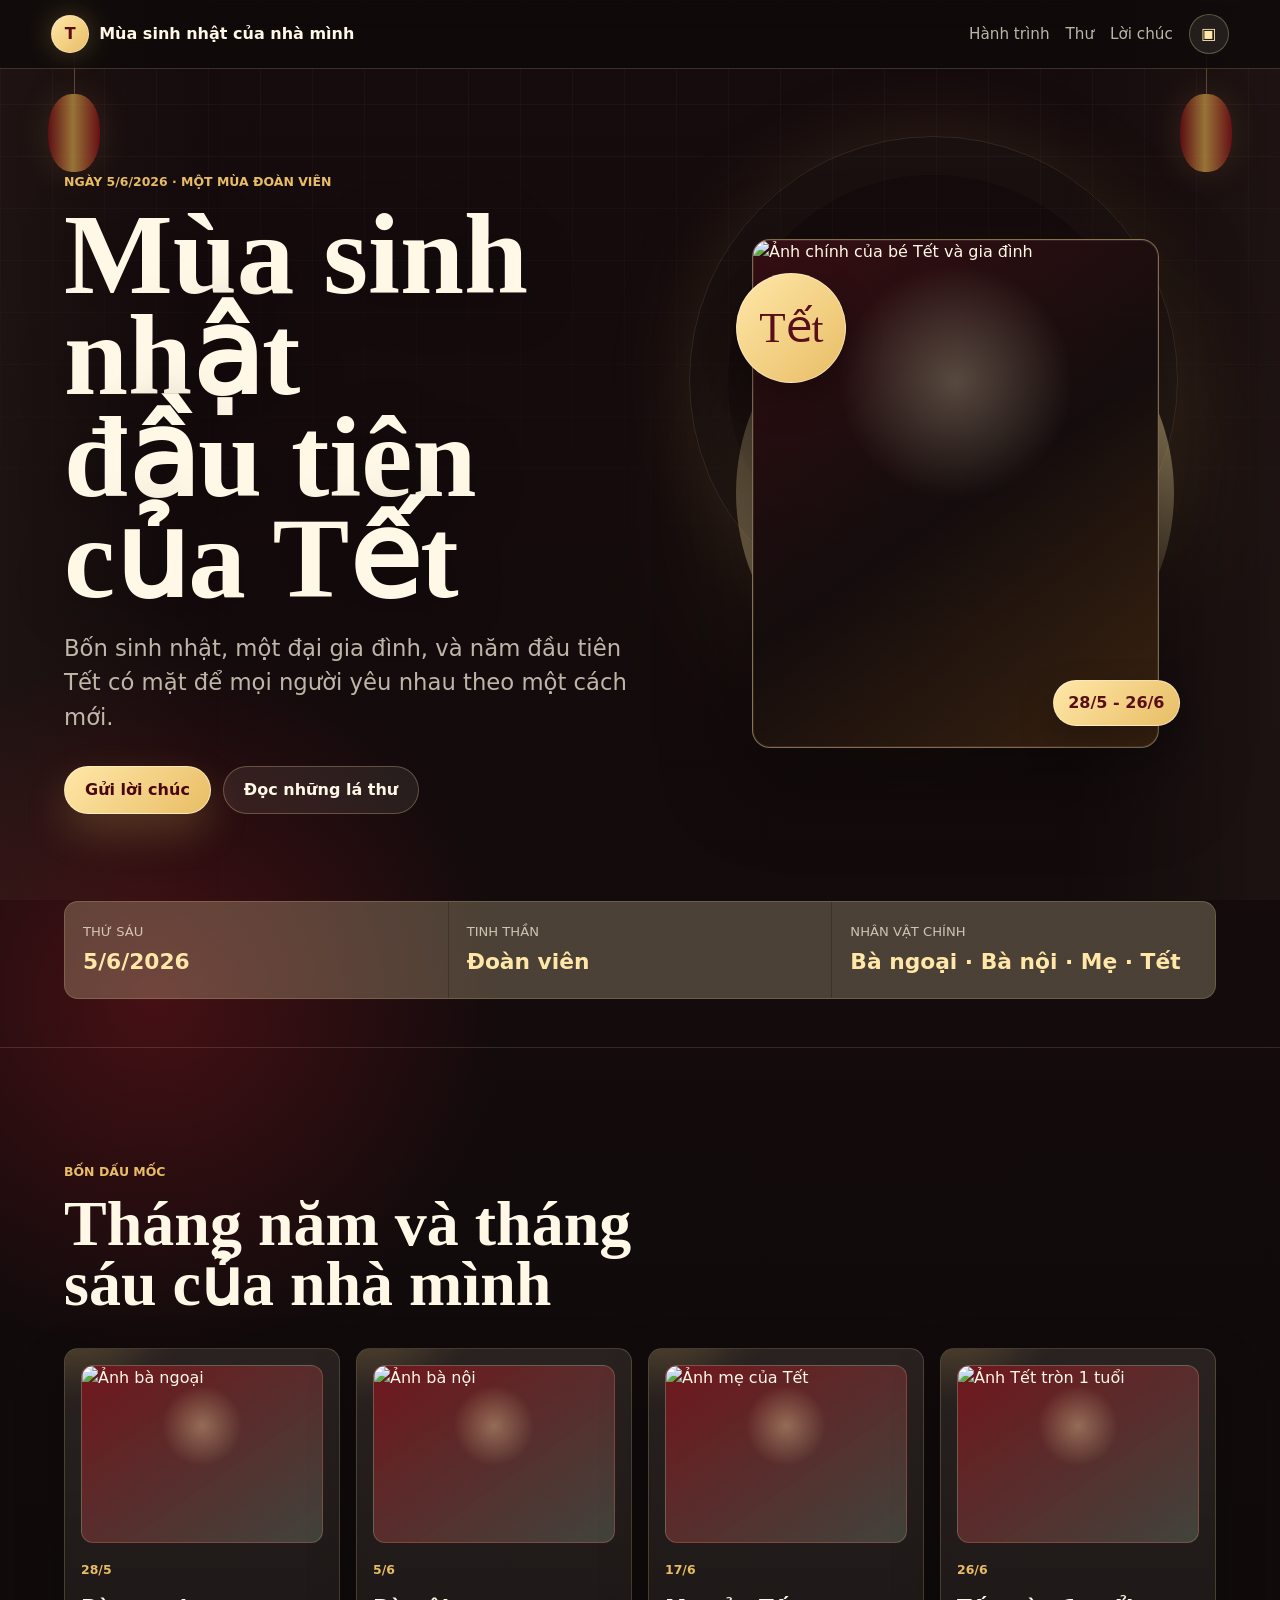
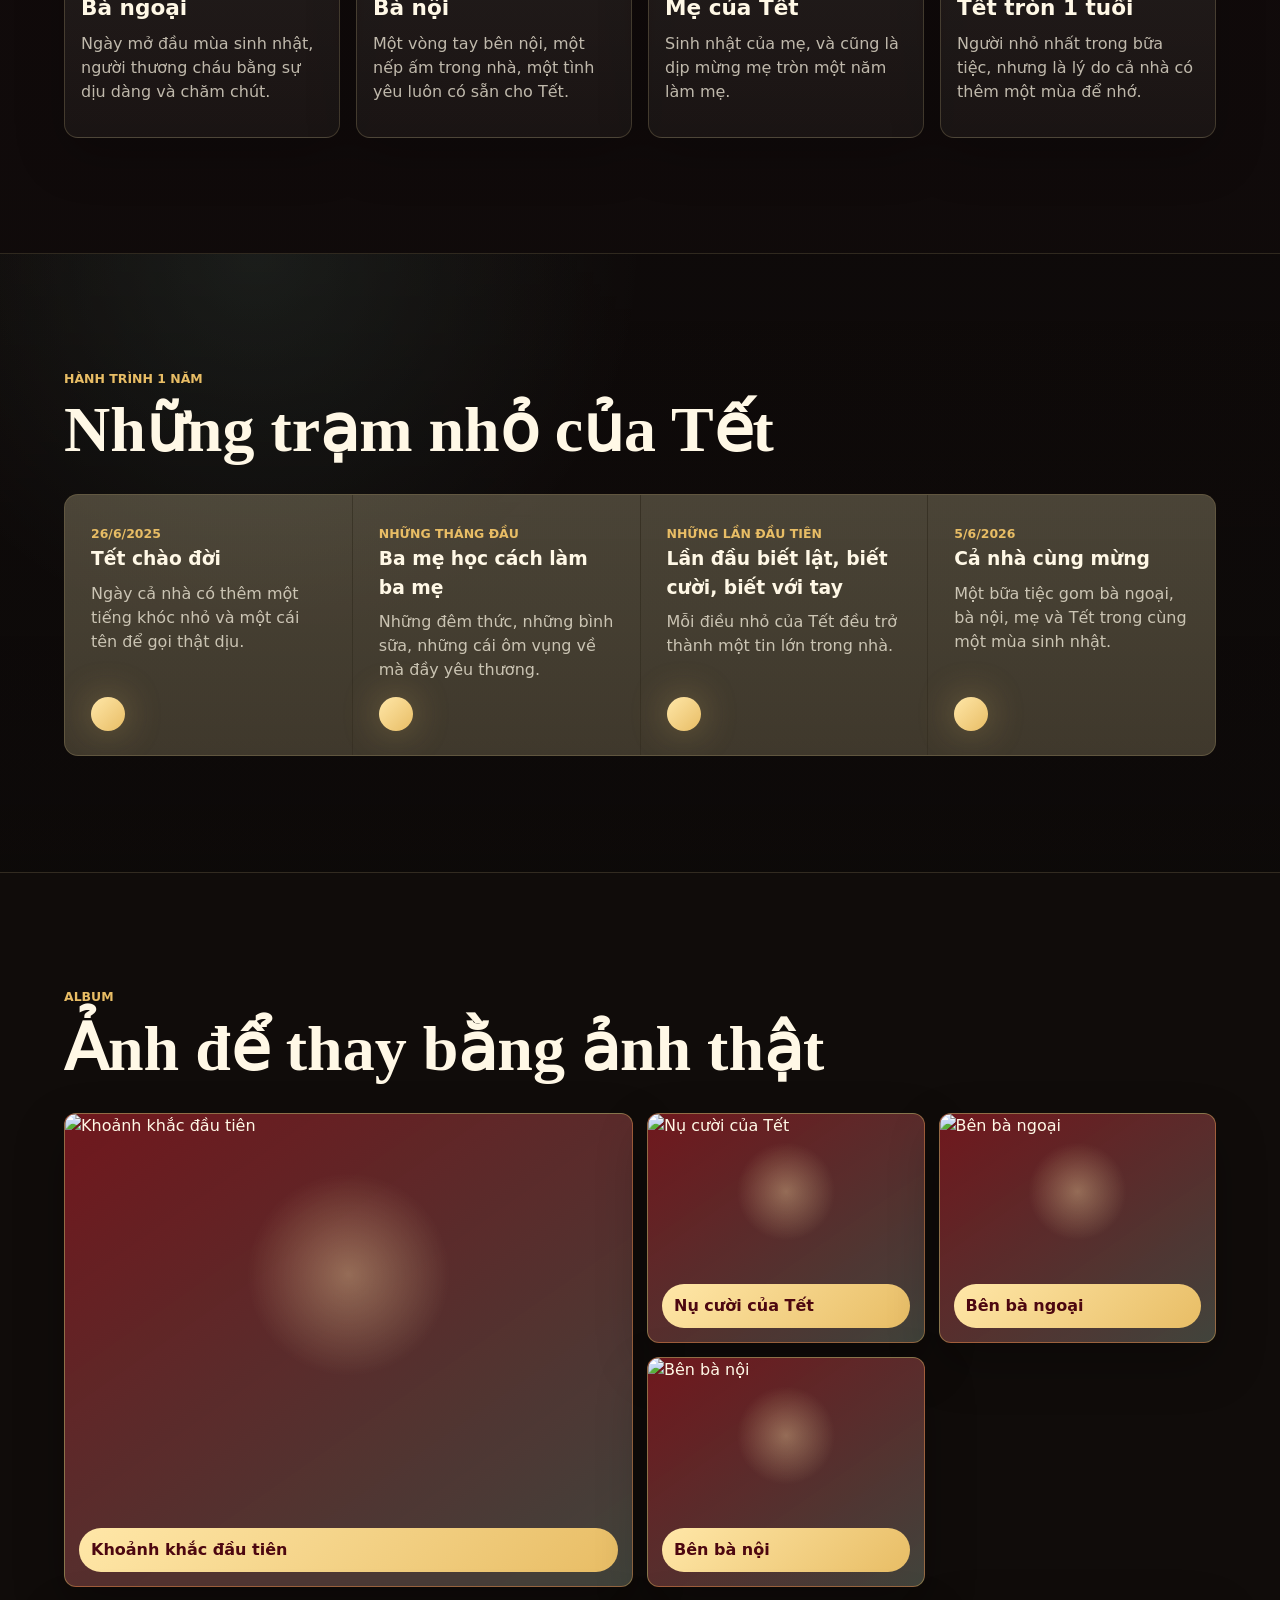
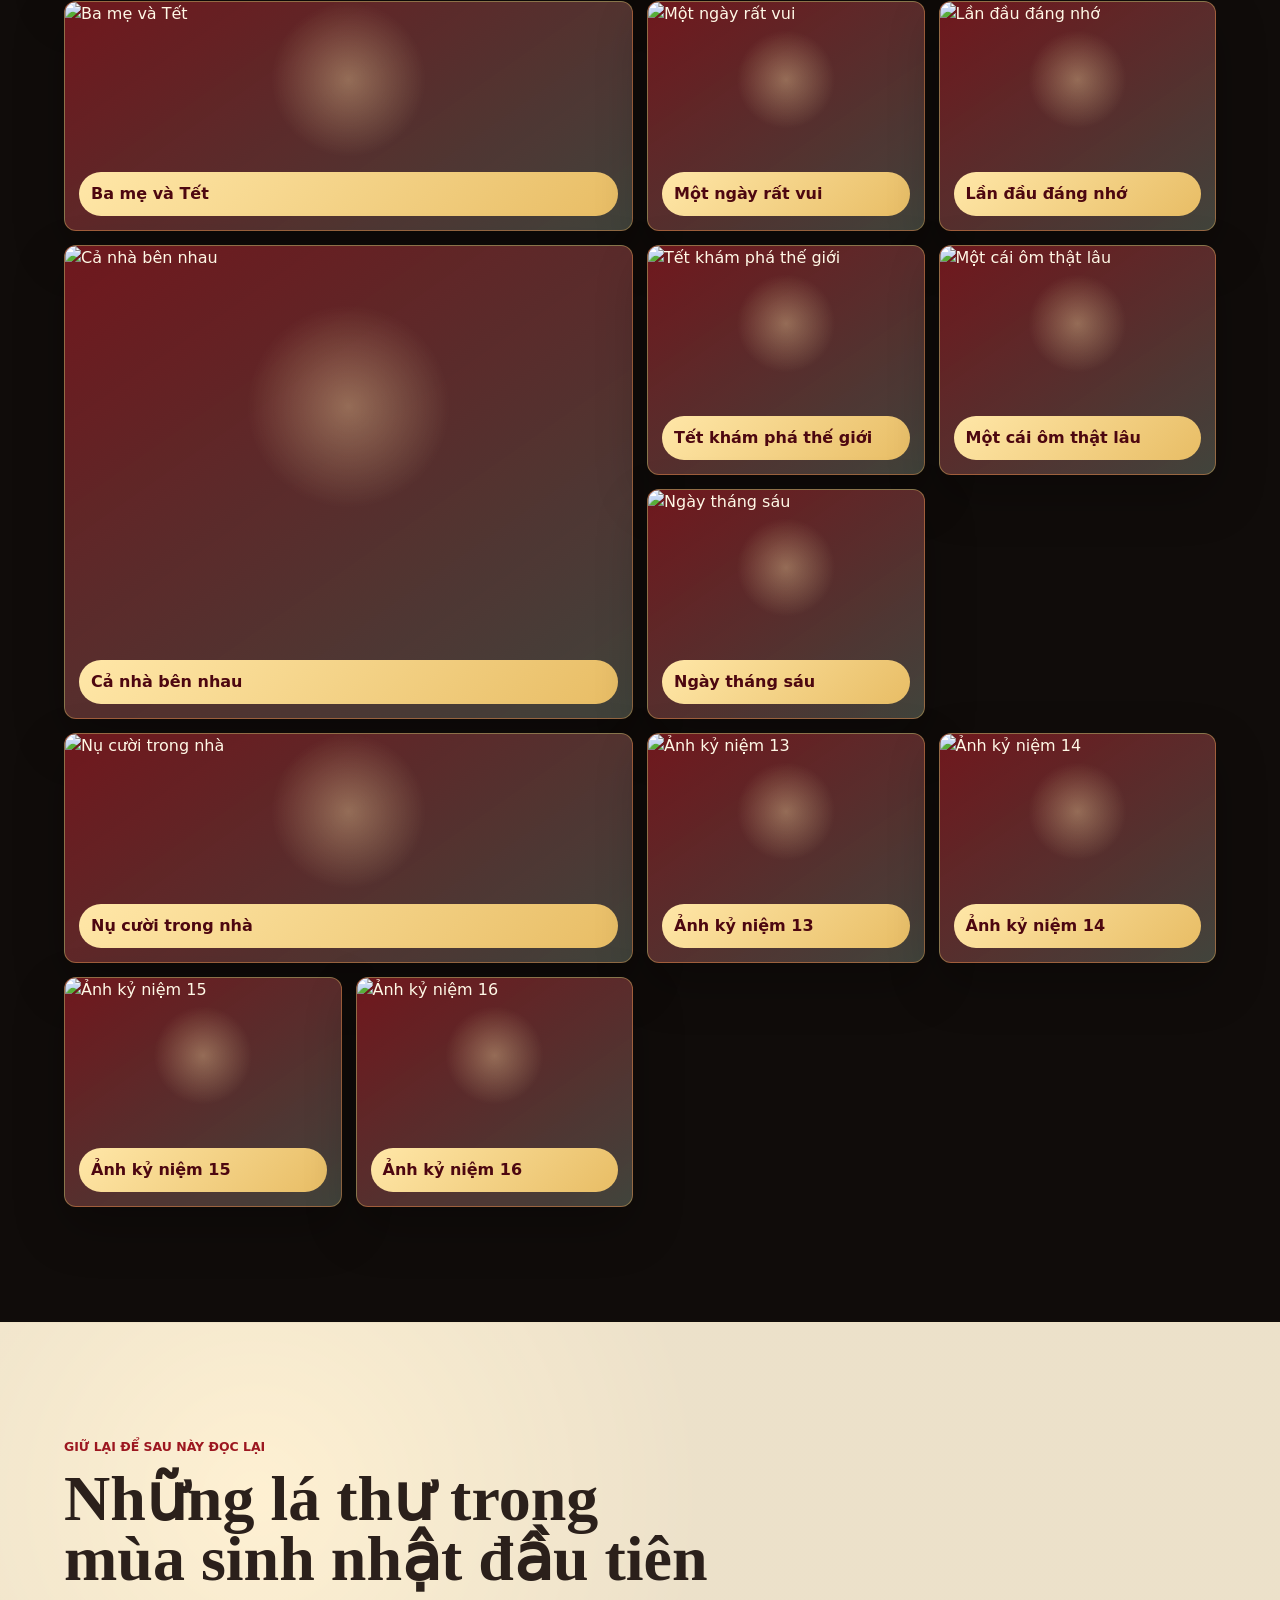
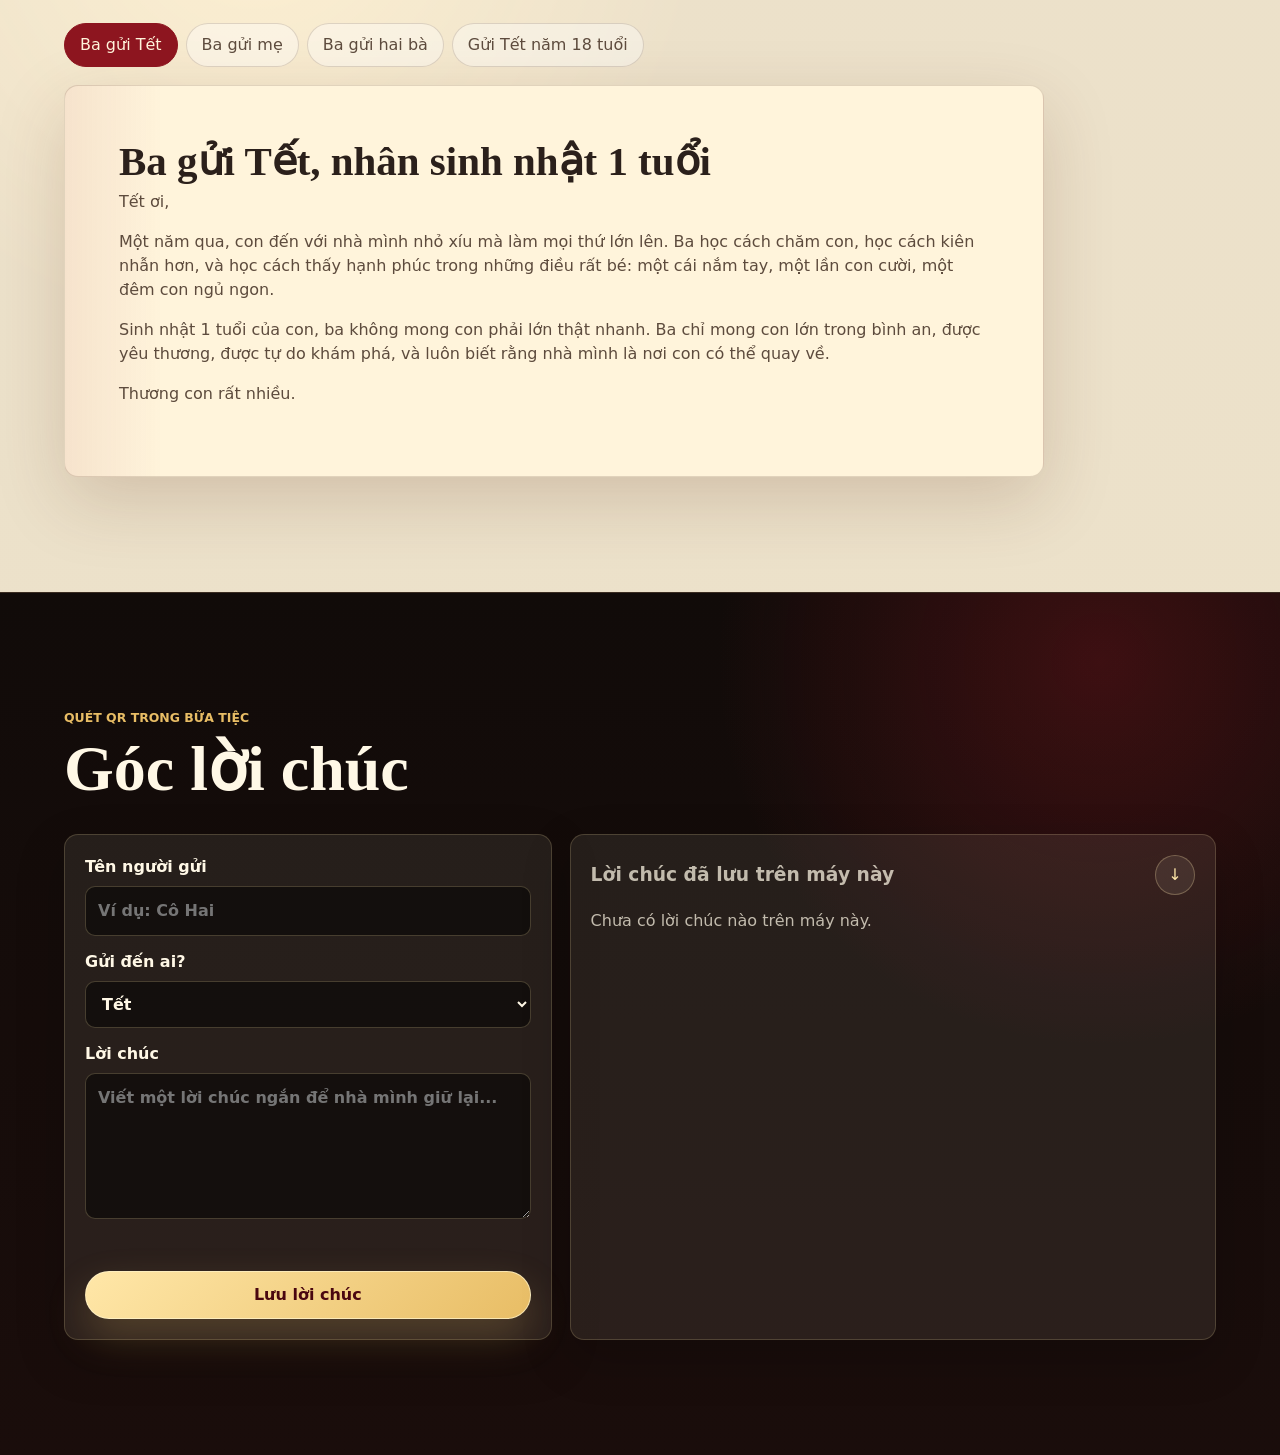
==== index.html @ 67c23fac "initial commit" ====
<!doctype html>
<html lang="vi">

<head>
  <meta charset="utf-8" />
  <meta name="viewport" content="width=device-width, initial-scale=1" />
  <title>Mùa Sinh Nhật Đầu Tiên Của Tết</title>
  <meta name="description" content="Website kỷ niệm sinh nhật bà ngoại, bà nội, mẹ và bé Tết." />
  <link rel="stylesheet" href="styles.css" />
</head>

<body>
  <div class="ambient" aria-hidden="true">
    <span class="petal p1"></span>
    <span class="petal p2"></span>
    <span class="petal p3"></span>
    <span class="petal p4"></span>
    <span class="lantern l1"></span>
    <span class="lantern l2"></span>
  </div>
  <header class="topbar">
    <a class="brand" href="#home" aria-label="Về đầu trang">
      <span class="brand-mark">T</span>
      <span>Mùa sinh nhật của nhà mình</span>
    </a>
    <nav class="nav" aria-label="Điều hướng">
      <a href="#journey">Hành trình</a>
      <a href="#letters">Thư</a>
      <a href="#wishes">Lời chúc</a>
      <button class="icon-button" id="slideshowButton" type="button" aria-label="Mở chế độ trình chiếu">
        <span aria-hidden="true">▣</span>
      </button>
    </nav>
  </header>

  <main id="home">
    <section class="hero">
      <div class="hero-copy">
        <p class="eyebrow">Ngày 5/6/2026 · Một mùa đoàn viên</p>
        <h1>Mùa sinh nhật đầu tiên của Tết</h1>
        <p>
          Bốn sinh nhật, một đại gia đình, và năm đầu tiên Tết có mặt để mọi
          người yêu nhau theo một cách mới.
        </p>
        <div class="hero-actions">
          <a class="primary-action" href="#wishes">Gửi lời chúc</a>
          <a class="secondary-action" href="#letters">Đọc những lá thư</a>
        </div>
      </div>
      <div class="hero-stage" aria-label="Sân khấu ảnh gia đình">
        <div class="halo"></div>
        <div class="hero-media">
          <img id="heroImage" src="assets/hero-family.png" alt="Ảnh bé Tết và gia đình" />
        </div>
        <div class="hero-date">28/5 - 26/6</div>
        <div class="stage-name">Tết</div>
      </div>
    </section>

    <section class="event-strip" aria-label="Thông tin bữa tiệc">
      <div>
        <span>Thứ Sáu</span>
        <strong>5/6/2026</strong>
      </div>
      <div>
        <span>Tinh thần</span>
        <strong>Đoàn viên</strong>
      </div>
      <div>
        <span>Nhân vật chính</span>
        <strong>Bà ngoại · Bà nội · Mẹ · Tết</strong>
      </div>
    </section>

    <section class="section" id="honorees" aria-labelledby="honoreesTitle">
      <div class="section-heading">
        <p class="eyebrow">Bốn dấu mốc</p>
        <h2 id="honoreesTitle">Tháng năm và tháng sáu của nhà mình</h2>
      </div>
      <div class="honoree-grid">
        <article class="person-card grandma-outside">
          <img class="person-photo" src="assets/ba-ngoai.png" alt="Ảnh bà ngoại" />
          <p class="date">28/5</p>
          <h3>Bà ngoại</h3>
          <p>Ngày mở đầu mùa sinh nhật, người thương cháu bằng sự dịu dàng và chăm chút.</p>
        </article>
        <article class="person-card grandma-inside">
          <img class="person-photo" src="assets/ba-noi.png" alt="Ảnh bà nội" />
          <p class="date">5/6</p>
          <h3>Bà nội</h3>
          <p>Một vòng tay bên nội, một nếp ấm trong nhà, một tình yêu luôn có sẵn cho Tết.</p>
        </article>
        <article class="person-card mom-card">
          <img class="person-photo" src="assets/me-cua-tet.png" alt="Ảnh mẹ của Tết" />
          <p class="date">17/6</p>
          <h3>Mẹ của Tết</h3>
          <p>Sinh nhật của mẹ, và cũng là dịp mừng mẹ tròn một năm làm mẹ.</p>
        </article>
        <article class="person-card tet-card">
          <img class="person-photo" src="assets/tet-portrait.png" alt="Ảnh Tết tròn 1 tuổi" />
          <p class="date">26/6</p>
          <h3>Tết tròn 1 tuổi</h3>
          <p>Người nhỏ nhất trong bữa tiệc, nhưng là lý do cả nhà có thêm một mùa để nhớ.</p>
        </article>
      </div>
    </section>

    <section class="section journey" id="journey" aria-labelledby="journeyTitle">
      <div class="section-heading">
        <p class="eyebrow">Hành trình 1 năm</p>
        <h2 id="journeyTitle">Những trạm nhỏ của Tết</h2>
      </div>
      <div class="timeline">
        <article>
          <time>26/6/2025</time>
          <h3>Tết chào đời</h3>
          <p>Ngày cả nhà có thêm một tiếng khóc nhỏ và một cái tên để gọi thật dịu.</p>
        </article>
        <article>
          <time>Những tháng đầu</time>
          <h3>Ba mẹ học cách làm ba mẹ</h3>
          <p>Những đêm thức, những bình sữa, những cái ôm vụng về mà đầy yêu thương.</p>
        </article>
        <article>
          <time>Những lần đầu tiên</time>
          <h3>Lần đầu biết lật, biết cười, biết với tay</h3>
          <p>Mỗi điều nhỏ của Tết đều trở thành một tin lớn trong nhà.</p>
        </article>
        <article>
          <time>5/6/2026</time>
          <h3>Cả nhà cùng mừng</h3>
          <p>Một bữa tiệc gom bà ngoại, bà nội, mẹ và Tết trong cùng một mùa sinh nhật.</p>
        </article>
      </div>
    </section>

    <section class="section gallery" aria-labelledby="galleryTitle">
      <div class="section-heading">
        <p class="eyebrow">Album</p>
        <h2 id="galleryTitle">Ảnh để thay bằng ảnh thật</h2>
      </div>
      <div class="photo-grid" id="photoGrid"></div>
    </section>

    <section class="section letters" id="letters" aria-labelledby="lettersTitle">
      <div class="section-heading">
        <p class="eyebrow">Giữ lại để sau này đọc lại</p>
        <h2 id="lettersTitle">Những lá thư trong mùa sinh nhật đầu tiên</h2>
      </div>
      <div class="letter-tabs" role="tablist" aria-label="Chọn lá thư">
        <button class="tab active" type="button" data-letter="tet">Ba gửi Tết</button>
        <button class="tab" type="button" data-letter="mom">Ba gửi mẹ</button>
        <button class="tab" type="button" data-letter="grandmas">Ba gửi hai bà</button>
        <button class="tab" type="button" data-letter="future">Gửi Tết năm 18 tuổi</button>
      </div>
      <article class="letter-paper" id="letterPaper" aria-live="polite"></article>
    </section>

    <section class="section wishes" id="wishes" aria-labelledby="wishesTitle">
      <div class="section-heading">
        <p class="eyebrow">Quét QR trong bữa tiệc</p>
        <h2 id="wishesTitle">Góc lời chúc</h2>
      </div>
      <div class="wish-layout">
        <form class="wish-form" id="wishForm" name="loi-chuc-sinh-nhat-tet" method="POST" data-netlify="true"
          netlify-honeypot="bot-field">
          <input type="hidden" name="form-name" value="loi-chuc-sinh-nhat-tet" />
          <p class="hidden">
            <label>Không điền ô này <input name="bot-field" /></label>
          </p>
          <label>
            Tên người gửi
            <input required name="name" autocomplete="name" placeholder="Ví dụ: Cô Hai" />
          </label>
          <label>
            Gửi đến ai?
            <select name="to" required>
              <option value="Tết">Tết</option>
              <option value="Mẹ">Mẹ của Tết</option>
              <option value="Bà nội">Bà nội</option>
              <option value="Bà ngoại">Bà ngoại</option>
              <option value="Cả nhà">Cả nhà</option>
            </select>
          </label>
          <label>
            Lời chúc
            <textarea required name="message" rows="5"
              placeholder="Viết một lời chúc ngắn để nhà mình giữ lại..."></textarea>
          </label>
          <p class="wish-status" id="wishStatus" aria-live="polite"></p>
          <button class="primary-action" type="submit">Lưu lời chúc</button>
        </form>
        <aside class="wish-board">
          <div class="wish-board-header">
            <h3>Lời chúc đã lưu trên máy này</h3>
            <button class="icon-button" id="exportWishes" type="button" aria-label="Tải CSV lời chúc">
              <span aria-hidden="true">↓</span>
            </button>
          </div>
          <div id="wishList" class="wish-list"></div>
        </aside>
      </div>
    </section>
  </main>

  <div class="slideshow" id="slideshow" hidden>
    <button class="icon-button close-slide" id="closeSlideshow" type="button" aria-label="Đóng trình chiếu">
      <span aria-hidden="true">×</span>
    </button>
    <div class="slide-stage">
      <div class="slide-media">
        <img id="slideImage" src="assets/hero-family.png" alt="Ảnh trình chiếu" />
      </div>
      <div class="slide-copy">
        <p id="slideEyebrow"></p>
        <h2 id="slideTitle"></h2>
        <p id="slideText"></p>
        <div class="slide-controls">
          <button class="icon-button" id="prevSlide" type="button" aria-label="Ảnh trước">‹</button>
          <button class="icon-button" id="pauseSlide" type="button" aria-label="Tạm dừng trình chiếu">Ⅱ</button>
          <button class="icon-button" id="nextSlide" type="button" aria-label="Ảnh sau">›</button>
          <span id="slideCount"></span>
        </div>
      </div>
    </div>
  </div>

  <script src="site-data.js"></script>
  <script src="script.js"></script>
</body>

</html>
---- styles.css ----
:root {
  color-scheme: dark;
  --ink: #fff8e6;
  --muted: rgba(255, 248, 230, 0.72);
  --faint: rgba(255, 248, 230, 0.12);
  --gold: #e8bd65;
  --gold-soft: #ffe7a8;
  --red: #b91d2a;
  --red-dark: #4d0710;
  --jade: #80b8a4;
  --night: #0d0a09;
  --paper: #fff4db;
  --paper-ink: #2b201b;
  --shadow: 0 30px 90px rgba(0, 0, 0, 0.38);
}

* {
  box-sizing: border-box;
}

html {
  scroll-behavior: smooth;
}

body {
  margin: 0;
  color: var(--ink);
  background:
    radial-gradient(circle at 50% -12%, rgba(232, 189, 101, 0.22), transparent 30rem),
    radial-gradient(circle at 12% 16%, rgba(185, 29, 42, 0.3), transparent 22rem),
    linear-gradient(180deg, #160b0d 0%, var(--night) 42%, #170d09 100%);
  font-family: Inter, ui-sans-serif, system-ui, -apple-system, BlinkMacSystemFont, "Segoe UI", sans-serif;
  line-height: 1.5;
}

body::before {
  position: fixed;
  inset: 0;
  z-index: -2;
  content: "";
  background-image:
    linear-gradient(rgba(255, 255, 255, 0.035) 1px, transparent 1px),
    linear-gradient(90deg, rgba(255, 255, 255, 0.03) 1px, transparent 1px);
  background-size: 52px 52px;
  mask-image: linear-gradient(to bottom, black, transparent 72%);
}

body::after {
  position: fixed;
  inset: 0;
  z-index: -1;
  pointer-events: none;
  content: "";
  background: linear-gradient(90deg, rgba(255, 232, 170, 0.04), transparent 18%, transparent 82%, rgba(255, 232, 170, 0.04));
}

img {
  display: block;
  max-width: 100%;
}

button,
input,
textarea,
select {
  font: inherit;
}

.ambient {
  position: fixed;
  inset: 0;
  z-index: 0;
  overflow: hidden;
  pointer-events: none;
}

.petal {
  position: absolute;
  width: 18px;
  height: 10px;
  background: linear-gradient(135deg, #ffd572, #f17d5d);
  border-radius: 999px 999px 999px 0;
  opacity: 0.55;
  animation: petalFall 16s linear infinite;
}

.p1 { left: 8%; top: -5%; animation-delay: 0s; }
.p2 { left: 35%; top: -10%; animation-delay: 4s; }
.p3 { left: 68%; top: -8%; animation-delay: 7s; }
.p4 { left: 92%; top: -4%; animation-delay: 10s; }

.lantern {
  position: absolute;
  top: 94px;
  width: 52px;
  height: 78px;
  border-radius: 45%;
  background: linear-gradient(90deg, #8d0f18, #f2bd52 48%, #9d101a);
  box-shadow: 0 0 38px rgba(232, 189, 101, 0.22);
  opacity: 0.58;
  transform-origin: 50% -58px;
  animation: lanternSwing 4.8s ease-in-out infinite;
}

.lantern::before {
  position: absolute;
  top: -70px;
  left: 50%;
  width: 1px;
  height: 70px;
  content: "";
  background: rgba(255, 231, 168, 0.45);
}

.l1 { left: clamp(12px, 4vw, 48px); }
.l2 { right: clamp(12px, 4vw, 48px); animation-delay: 1s; }

.topbar {
  position: sticky;
  top: 0;
  z-index: 20;
  display: flex;
  align-items: center;
  justify-content: space-between;
  gap: 20px;
  padding: 14px clamp(18px, 4vw, 52px);
  background: rgba(13, 10, 9, 0.72);
  border-bottom: 1px solid rgba(255, 231, 168, 0.18);
  backdrop-filter: blur(18px);
}

.brand,
.nav,
.hero-actions,
.wish-board-header {
  display: flex;
  align-items: center;
}

.brand {
  gap: 10px;
  color: var(--ink);
  font-weight: 820;
  text-decoration: none;
}

.brand-mark {
  display: grid;
  width: 38px;
  height: 38px;
  place-items: center;
  color: #5a0b12;
  background: linear-gradient(135deg, var(--gold-soft), var(--gold));
  border: 1px solid rgba(255, 255, 255, 0.32);
  border-radius: 50%;
  box-shadow: 0 0 28px rgba(232, 189, 101, 0.28);
}

.nav {
  gap: 16px;
}

.nav a {
  color: var(--muted);
  font-size: 0.95rem;
  text-decoration: none;
}

.nav a:hover {
  color: var(--gold-soft);
}

.icon-button {
  display: grid;
  width: 40px;
  height: 40px;
  place-items: center;
  color: var(--gold-soft);
  background: rgba(255, 248, 230, 0.08);
  border: 1px solid rgba(255, 231, 168, 0.28);
  border-radius: 50%;
  cursor: pointer;
}

.hero {
  position: relative;
  z-index: 1;
  display: grid;
  grid-template-columns: minmax(0, 1fr) minmax(340px, 0.92fr);
  gap: clamp(26px, 5vw, 72px);
  align-items: center;
  min-height: calc(100svh - 68px);
  padding: clamp(36px, 6vw, 78px) clamp(18px, 5vw, 72px) clamp(30px, 5vw, 60px);
  overflow: hidden;
}

.hero::before {
  position: absolute;
  inset: 8% 8% auto auto;
  width: 38vw;
  max-width: 540px;
  aspect-ratio: 1;
  content: "";
  border: 1px solid rgba(255, 231, 168, 0.13);
  border-radius: 50%;
  box-shadow: inset 0 0 0 38px rgba(255, 231, 168, 0.025), 0 0 90px rgba(232, 189, 101, 0.12);
}

.hero-copy {
  max-width: 780px;
}

.eyebrow,
.date,
time {
  margin: 0 0 12px;
  color: var(--gold);
  font-size: 0.78rem;
  font-weight: 880;
  letter-spacing: 0;
  text-transform: uppercase;
}

h1,
h2,
h3,
p {
  margin-top: 0;
}

h1 {
  margin-bottom: 22px;
  font-family: Georgia, "Times New Roman", serif;
  font-size: clamp(3.5rem, 9vw, 8.8rem);
  line-height: 0.88;
  letter-spacing: 0;
  text-wrap: balance;
  text-shadow: 0 10px 50px rgba(0, 0, 0, 0.42);
}

h2 {
  margin-bottom: 0;
  font-family: Georgia, "Times New Roman", serif;
  font-size: clamp(2.3rem, 5vw, 5.4rem);
  line-height: 0.94;
  letter-spacing: 0;
  text-wrap: balance;
}

h3 {
  margin-bottom: 8px;
}

.hero-copy > p:not(.eyebrow) {
  max-width: 680px;
  color: var(--muted);
  font-size: clamp(1.08rem, 1.9vw, 1.42rem);
}

.hero-actions {
  flex-wrap: wrap;
  gap: 12px;
  margin-top: 32px;
}

.primary-action,
.secondary-action {
  display: inline-flex;
  min-height: 48px;
  align-items: center;
  justify-content: center;
  padding: 0 20px;
  border-radius: 999px;
  font-weight: 820;
  text-decoration: none;
}

.primary-action {
  color: #4a0710;
  background: linear-gradient(135deg, var(--gold-soft), var(--gold));
  border: 1px solid rgba(255, 244, 204, 0.72);
  box-shadow: 0 18px 40px rgba(232, 189, 101, 0.22);
}

.secondary-action {
  color: var(--ink);
  background: rgba(255, 248, 230, 0.08);
  border: 1px solid rgba(255, 231, 168, 0.26);
}

.hero-stage {
  position: relative;
  min-height: min(68svh, 720px);
  display: grid;
  place-items: center;
}

.halo {
  position: absolute;
  width: min(84%, 520px);
  aspect-ratio: 1;
  border-radius: 50%;
  background:
    radial-gradient(circle, rgba(255, 236, 181, 0.9) 0 24%, rgba(232, 189, 101, 0.2) 25% 40%, transparent 41%),
    conic-gradient(from 10deg, transparent, rgba(255, 231, 168, 0.45), transparent 34%, rgba(255, 231, 168, 0.35), transparent);
  filter: drop-shadow(0 0 80px rgba(232, 189, 101, 0.34));
  animation: slowSpin 24s linear infinite;
}

.hero-media {
  position: relative;
  width: min(78%, 440px);
  aspect-ratio: 4 / 5;
  overflow: hidden;
  background:
    linear-gradient(rgba(20, 9, 10, 0.38), rgba(20, 9, 10, 0.55)),
    radial-gradient(circle at 50% 28%, rgba(255, 244, 205, 0.46), transparent 28%),
    linear-gradient(145deg, #4c1118, #15100f 52%, #644016);
  border: 1px solid rgba(255, 231, 168, 0.42);
  border-radius: 18px;
  box-shadow: var(--shadow), inset 0 0 0 1px rgba(255, 255, 255, 0.08);
}

.hero-media img {
  width: 100%;
  height: 100%;
  object-fit: cover;
  opacity: 1;
}

.hero-date,
.stage-name {
  position: absolute;
  z-index: 2;
  color: #581018;
  background: linear-gradient(135deg, var(--gold-soft), var(--gold));
  border: 1px solid rgba(255, 255, 255, 0.42);
  box-shadow: 0 16px 36px rgba(0, 0, 0, 0.28);
}

.hero-date {
  right: 7%;
  bottom: 12%;
  padding: 10px 14px;
  border-radius: 999px;
  font-weight: 850;
}

.stage-name {
  left: 8%;
  top: 14%;
  display: grid;
  width: 110px;
  height: 110px;
  place-items: center;
  border-radius: 50%;
  font-family: Georgia, "Times New Roman", serif;
  font-size: 2.7rem;
}

.event-strip {
  position: relative;
  z-index: 1;
  display: grid;
  grid-template-columns: repeat(3, minmax(0, 1fr));
  gap: 1px;
  margin: 0 clamp(18px, 5vw, 72px) clamp(24px, 5vw, 48px);
  overflow: hidden;
  background: rgba(255, 231, 168, 0.18);
  border: 1px solid rgba(255, 231, 168, 0.24);
  border-radius: 14px;
}

.event-strip div {
  display: grid;
  gap: 4px;
  min-height: 96px;
  align-content: center;
  padding: 18px;
  background: rgba(255, 248, 230, 0.07);
}

.event-strip span {
  color: var(--muted);
  font-size: 0.82rem;
  text-transform: uppercase;
}

.event-strip strong {
  color: var(--gold-soft);
  font-size: clamp(1.05rem, 1.7vw, 1.45rem);
}

.section {
  position: relative;
  z-index: 1;
  padding: clamp(58px, 9vw, 118px) clamp(18px, 5vw, 72px);
  border-top: 1px solid rgba(255, 231, 168, 0.14);
}

.section-heading {
  max-width: 940px;
  margin-bottom: 34px;
}

.honoree-grid {
  display: grid;
  grid-template-columns: repeat(4, minmax(0, 1fr));
  gap: 16px;
}

.person-card {
  position: relative;
  min-height: 390px;
  overflow: hidden;
  padding: 16px;
  background: linear-gradient(180deg, rgba(255, 248, 230, 0.1), rgba(255, 248, 230, 0.045));
  border: 1px solid rgba(255, 231, 168, 0.18);
  border-radius: 14px;
  box-shadow: 0 18px 50px rgba(0, 0, 0, 0.22);
}

.person-card::before {
  position: absolute;
  inset: -40% auto auto -30%;
  width: 180px;
  aspect-ratio: 1;
  content: "";
  background: rgba(232, 189, 101, 0.18);
  border-radius: 50%;
  filter: blur(20px);
}

.person-photo,
.memory-photo {
  position: relative;
  overflow: hidden;
  background:
    radial-gradient(circle at 50% 34%, rgba(255, 232, 170, 0.35), transparent 24%),
    linear-gradient(145deg, rgba(185, 29, 42, 0.5), rgba(128, 184, 164, 0.3)),
    #26110f;
  border: 1px solid rgba(255, 231, 168, 0.2);
  border-radius: 12px;
}

.person-photo {
  display: block;
  width: 100%;
  height: 178px;
  margin-bottom: 18px;
  object-fit: cover;
}

.photo-slot::before {
  position: absolute;
  inset: 0;
  content: attr(data-initial);
  display: grid;
  place-items: center;
  color: rgba(255, 232, 170, 0.42);
  font-family: Georgia, "Times New Roman", serif;
  font-size: 4.8rem;
}

.person-card h3 {
  color: var(--ink);
  font-size: 1.35rem;
}

.person-card p:not(.date),
.timeline p,
.letter-paper,
.wish-board,
.wish-form {
  color: var(--muted);
}

.journey {
  background:
    linear-gradient(rgba(13, 10, 9, 0.38), rgba(13, 10, 9, 0.58)),
    radial-gradient(circle at 20% 0%, rgba(128, 184, 164, 0.18), transparent 24rem);
}

.timeline {
  display: grid;
  grid-template-columns: repeat(4, minmax(0, 1fr));
  gap: 1px;
  overflow: hidden;
  background: rgba(255, 231, 168, 0.18);
  border: 1px solid rgba(255, 231, 168, 0.2);
  border-radius: 14px;
}

.timeline article {
  position: relative;
  min-height: 260px;
  padding: 26px;
  background: linear-gradient(180deg, rgba(255, 248, 230, 0.09), rgba(255, 248, 230, 0.035));
}

.timeline article::after {
  position: absolute;
  left: 26px;
  bottom: 24px;
  width: 34px;
  height: 34px;
  content: "";
  background: linear-gradient(135deg, var(--gold-soft), var(--gold));
  border-radius: 50%;
  box-shadow: 0 0 36px rgba(232, 189, 101, 0.36);
}

.gallery {
  background: #100c0a;
}

.photo-grid {
  display: grid;
  grid-template-columns: repeat(4, minmax(0, 1fr));
  grid-auto-rows: 230px;
  gap: 14px;
}

.memory-photo {
  margin: 0;
  border-color: rgba(232, 189, 101, 0.42);
  box-shadow: 0 20px 50px rgba(0, 0, 0, 0.26);
}

.memory-photo img {
  width: 100%;
  height: 100%;
  object-fit: cover;
}

.memory-photo.large {
  grid-column: span 2;
  grid-row: span 2;
}

.memory-photo.wide {
  grid-column: span 2;
}

figcaption {
  position: absolute;
  left: 14px;
  right: 14px;
  bottom: 14px;
  padding: 10px 12px;
  color: #4d0710;
  background: linear-gradient(135deg, var(--gold-soft), var(--gold));
  border-radius: 999px;
  font-weight: 850;
}

.letters {
  background:
    linear-gradient(rgba(255, 244, 219, 0.92), rgba(255, 244, 219, 0.92)),
    radial-gradient(circle at 20% 20%, #f5c46c, transparent 28rem);
  color: var(--paper-ink);
}

.letters .eyebrow {
  color: #9c1720;
}

.letter-tabs {
  display: flex;
  flex-wrap: wrap;
  gap: 8px;
  margin-bottom: 18px;
}

.tab {
  min-height: 44px;
  padding: 0 15px;
  color: #5d4b3d;
  background: rgba(255, 255, 255, 0.38);
  border: 1px solid rgba(90, 64, 44, 0.18);
  border-radius: 999px;
  cursor: pointer;
}

.tab.active {
  color: var(--paper);
  background: #8d151f;
  border-color: #8d151f;
}

.letter-paper {
  max-width: 980px;
  min-height: 380px;
  padding: clamp(24px, 5vw, 54px);
  color: #5d4b3d;
  background:
    linear-gradient(90deg, rgba(141, 21, 31, 0.08), transparent 10%),
    var(--paper);
  border: 1px solid rgba(90, 64, 44, 0.18);
  border-radius: 14px;
  box-shadow: 0 24px 70px rgba(88, 42, 20, 0.18);
}

.letter-paper h3 {
  color: var(--paper-ink);
  font-family: Georgia, "Times New Roman", serif;
  font-size: clamp(1.9rem, 3.2vw, 3.1rem);
  line-height: 1.03;
}

.wishes {
  background:
    radial-gradient(circle at 86% 8%, rgba(185, 29, 42, 0.26), transparent 24rem),
    linear-gradient(180deg, #110b09, #1a0d0b);
}

.wish-layout {
  display: grid;
  grid-template-columns: minmax(280px, 0.86fr) minmax(320px, 1.14fr);
  gap: 18px;
}

.wish-form,
.wish-board {
  padding: 20px;
  background: rgba(255, 248, 230, 0.08);
  border: 1px solid rgba(255, 231, 168, 0.18);
  border-radius: 14px;
  box-shadow: 0 18px 50px rgba(0, 0, 0, 0.2);
}

.wish-form {
  display: grid;
  gap: 14px;
}

.wish-form label {
  display: grid;
  gap: 7px;
  color: var(--ink);
  font-weight: 760;
}

.wish-form input,
.wish-form select,
.wish-form textarea {
  width: 100%;
  border: 1px solid rgba(255, 231, 168, 0.22);
  border-radius: 10px;
  padding: 12px;
  color: var(--ink);
  background: rgba(13, 10, 9, 0.72);
}

.wish-form textarea {
  resize: vertical;
}

.wish-status {
  min-height: 24px;
  margin: 0;
  color: var(--gold-soft);
  font-size: 0.94rem;
}

.hidden {
  display: none;
}

.wish-board-header {
  justify-content: space-between;
  gap: 12px;
  margin-bottom: 14px;
}

.wish-board-header h3 {
  margin: 0;
}

.wish-list {
  display: grid;
  gap: 10px;
}

.wish-item {
  padding: 14px;
  background: rgba(255, 248, 230, 0.08);
  border: 1px solid rgba(255, 231, 168, 0.16);
  border-radius: 12px;
}

.wish-item p {
  margin-bottom: 6px;
}

.wish-item small {
  color: var(--gold-soft);
}

.slideshow {
  position: fixed;
  inset: 0;
  z-index: 30;
  display: grid;
  place-items: center;
  padding: 28px;
  color: white;
  background:
    radial-gradient(circle at 50% 42%, rgba(232, 189, 101, 0.28), transparent 28rem),
    linear-gradient(135deg, rgba(77, 7, 16, 0.96), rgba(13, 10, 9, 0.98));
}

.slideshow[hidden] {
  display: none;
}

.close-slide {
  position: absolute;
  top: 20px;
  right: 20px;
}

.slide-stage {
  display: grid;
  grid-template-columns: minmax(280px, 0.92fr) minmax(320px, 1fr);
  gap: clamp(22px, 5vw, 64px);
  align-items: center;
  width: min(1180px, 94vw);
}

.slide-media {
  position: relative;
  overflow: hidden;
  aspect-ratio: 4 / 5;
  border: 1px solid rgba(255, 231, 168, 0.46);
  border-radius: 18px;
  box-shadow: var(--shadow), 0 0 120px rgba(232, 189, 101, 0.16);
}

.slide-media::after {
  position: absolute;
  inset: 16px;
  content: "";
  border: 1px solid rgba(255, 231, 168, 0.22);
  border-radius: 12px;
  pointer-events: none;
}

.slide-media img {
  width: 100%;
  height: 100%;
  object-fit: cover;
}

.slide-copy {
  text-align: left;
}

.slide-stage p {
  color: var(--muted);
  font-size: clamp(1.2rem, 2vw, 1.8rem);
}

.slide-stage h2 {
  margin-bottom: 24px;
  color: var(--gold-soft);
  font-size: clamp(3.6rem, 9vw, 9rem);
}

.slide-controls {
  display: flex;
  align-items: center;
  gap: 10px;
  margin-top: 30px;
}

.slide-controls span {
  color: var(--muted);
  font-weight: 800;
}

@keyframes petalFall {
  0% {
    transform: translate3d(0, -10vh, 0) rotate(0deg);
  }

  100% {
    transform: translate3d(-8vw, 112vh, 0) rotate(420deg);
  }
}

@keyframes lanternSwing {
  50% {
    transform: rotate(5deg);
  }
}

@keyframes slowSpin {
  to {
    transform: rotate(360deg);
  }
}

@media (max-width: 980px) {
  .hero,
  .wish-layout {
    grid-template-columns: 1fr;
  }

  .hero {
    min-height: auto;
  }

  .honoree-grid,
  .timeline,
  .event-strip {
    grid-template-columns: repeat(2, minmax(0, 1fr));
  }

  .photo-grid {
    grid-template-columns: repeat(2, minmax(0, 1fr));
  }

  .slide-stage {
    grid-template-columns: 1fr;
    max-height: 92svh;
    overflow: auto;
  }

  .slide-copy {
    text-align: center;
  }

  .slide-controls {
    justify-content: center;
  }
}

@media (max-width: 640px) {
  .topbar {
    align-items: flex-start;
    flex-direction: column;
  }

  .nav {
    width: 100%;
    justify-content: space-between;
  }

  .hero-stage {
    min-height: 460px;
  }

  .stage-name {
    width: 86px;
    height: 86px;
    font-size: 2.1rem;
  }

  .honoree-grid,
  .timeline,
  .photo-grid,
  .event-strip {
    grid-template-columns: 1fr;
  }

  .memory-photo.large,
  .memory-photo.wide {
    grid-column: auto;
    grid-row: auto;
  }
}
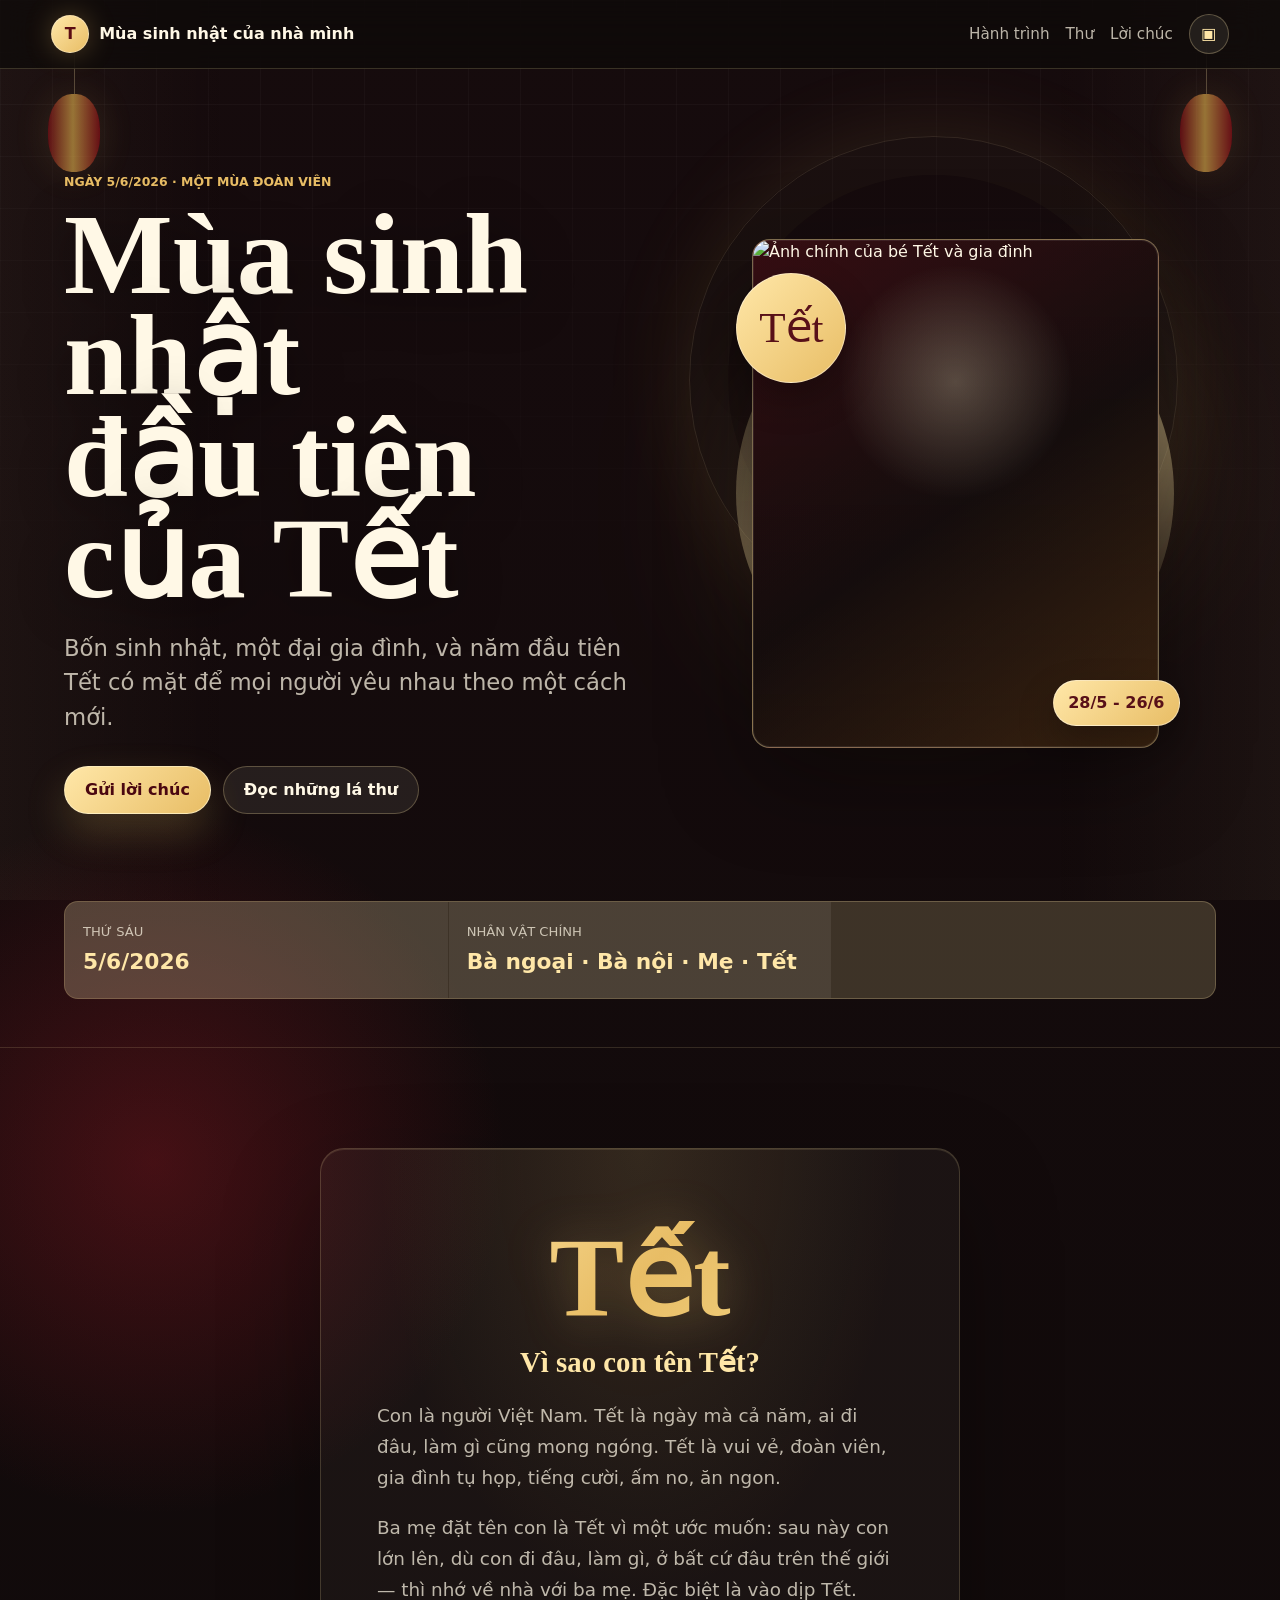
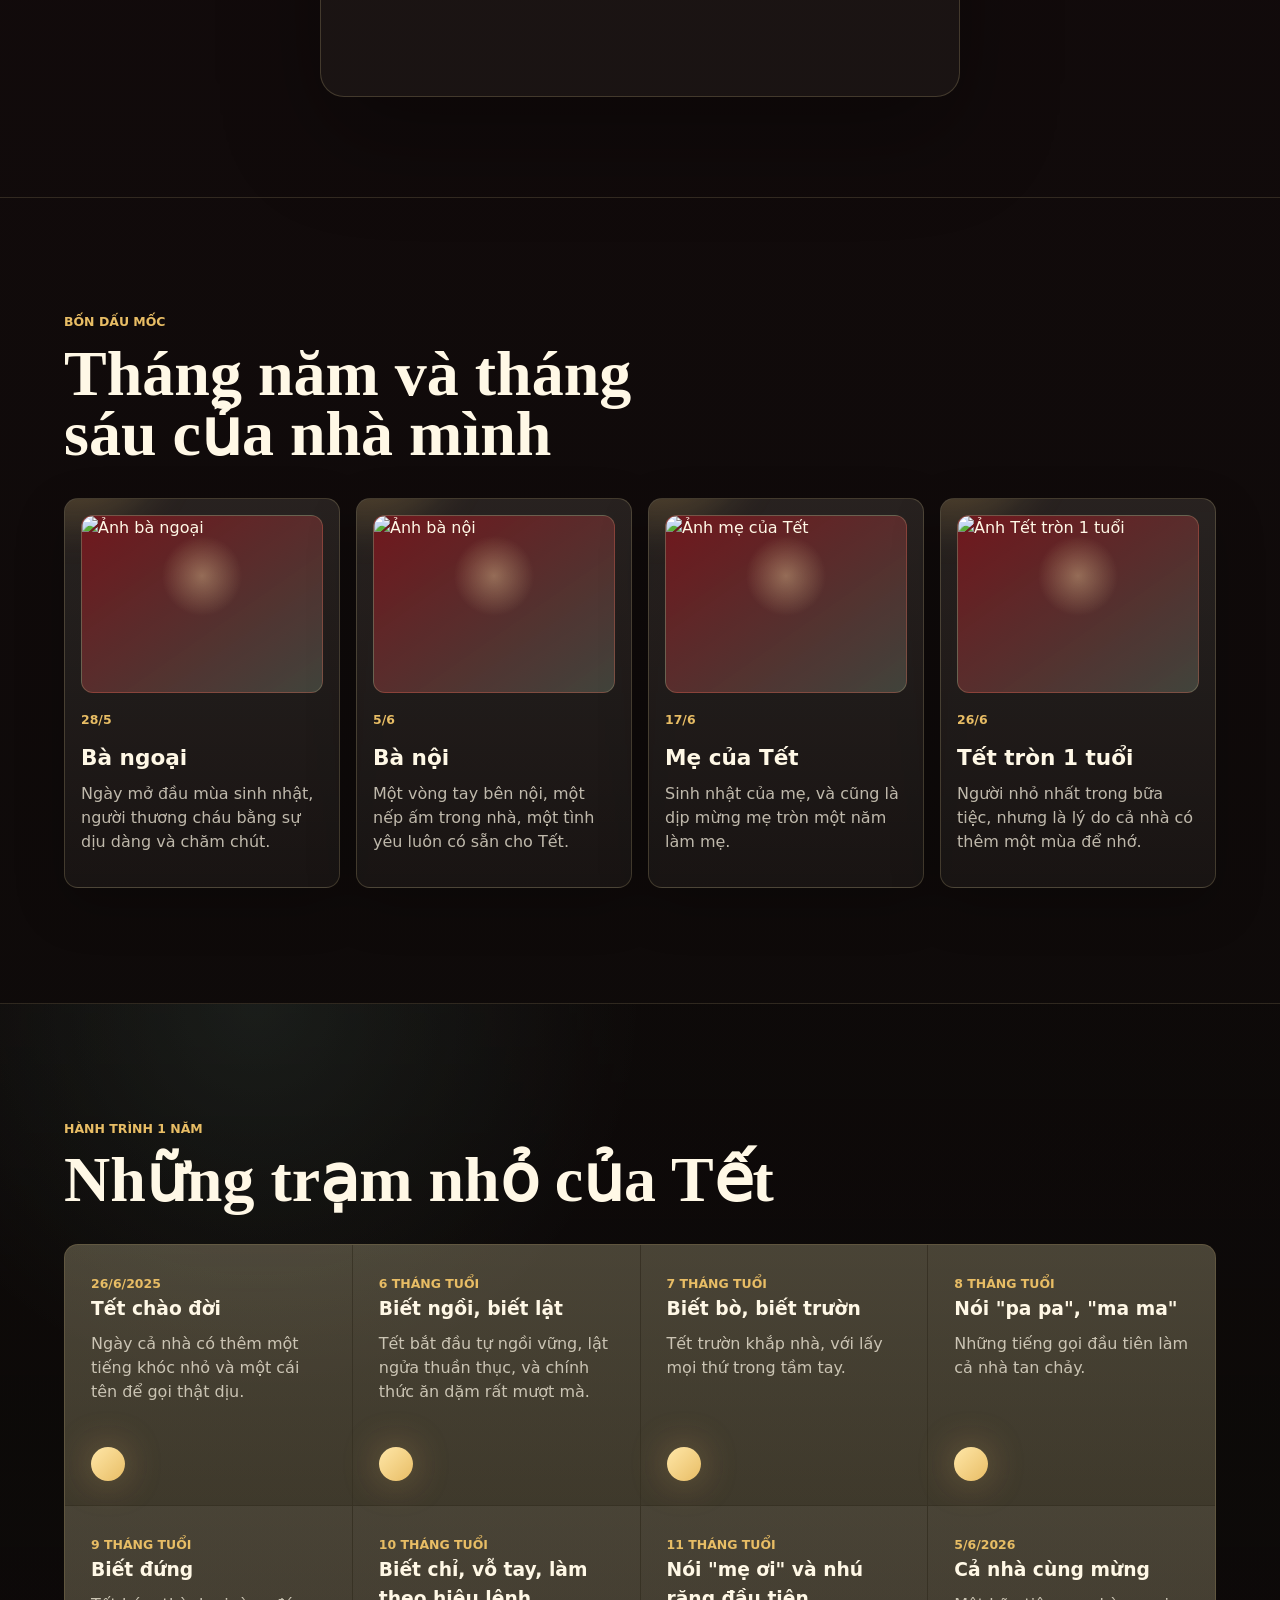
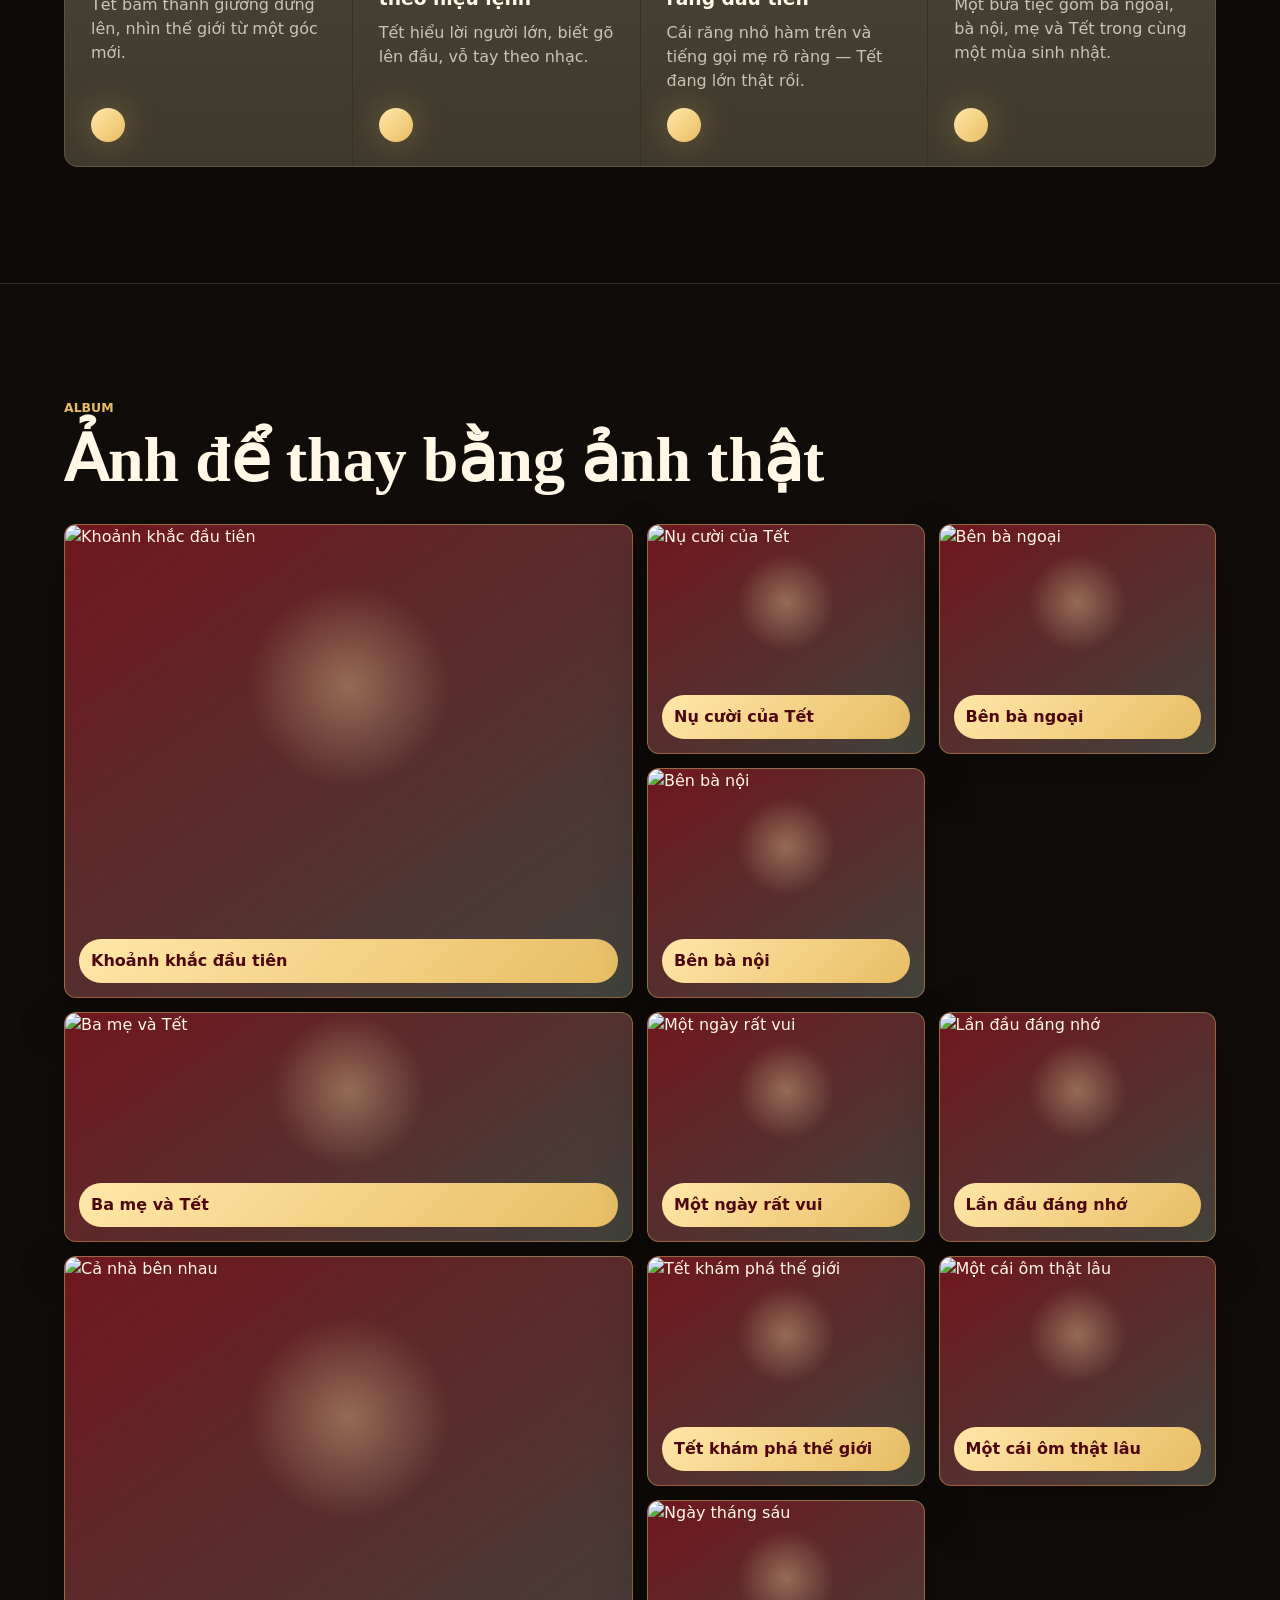
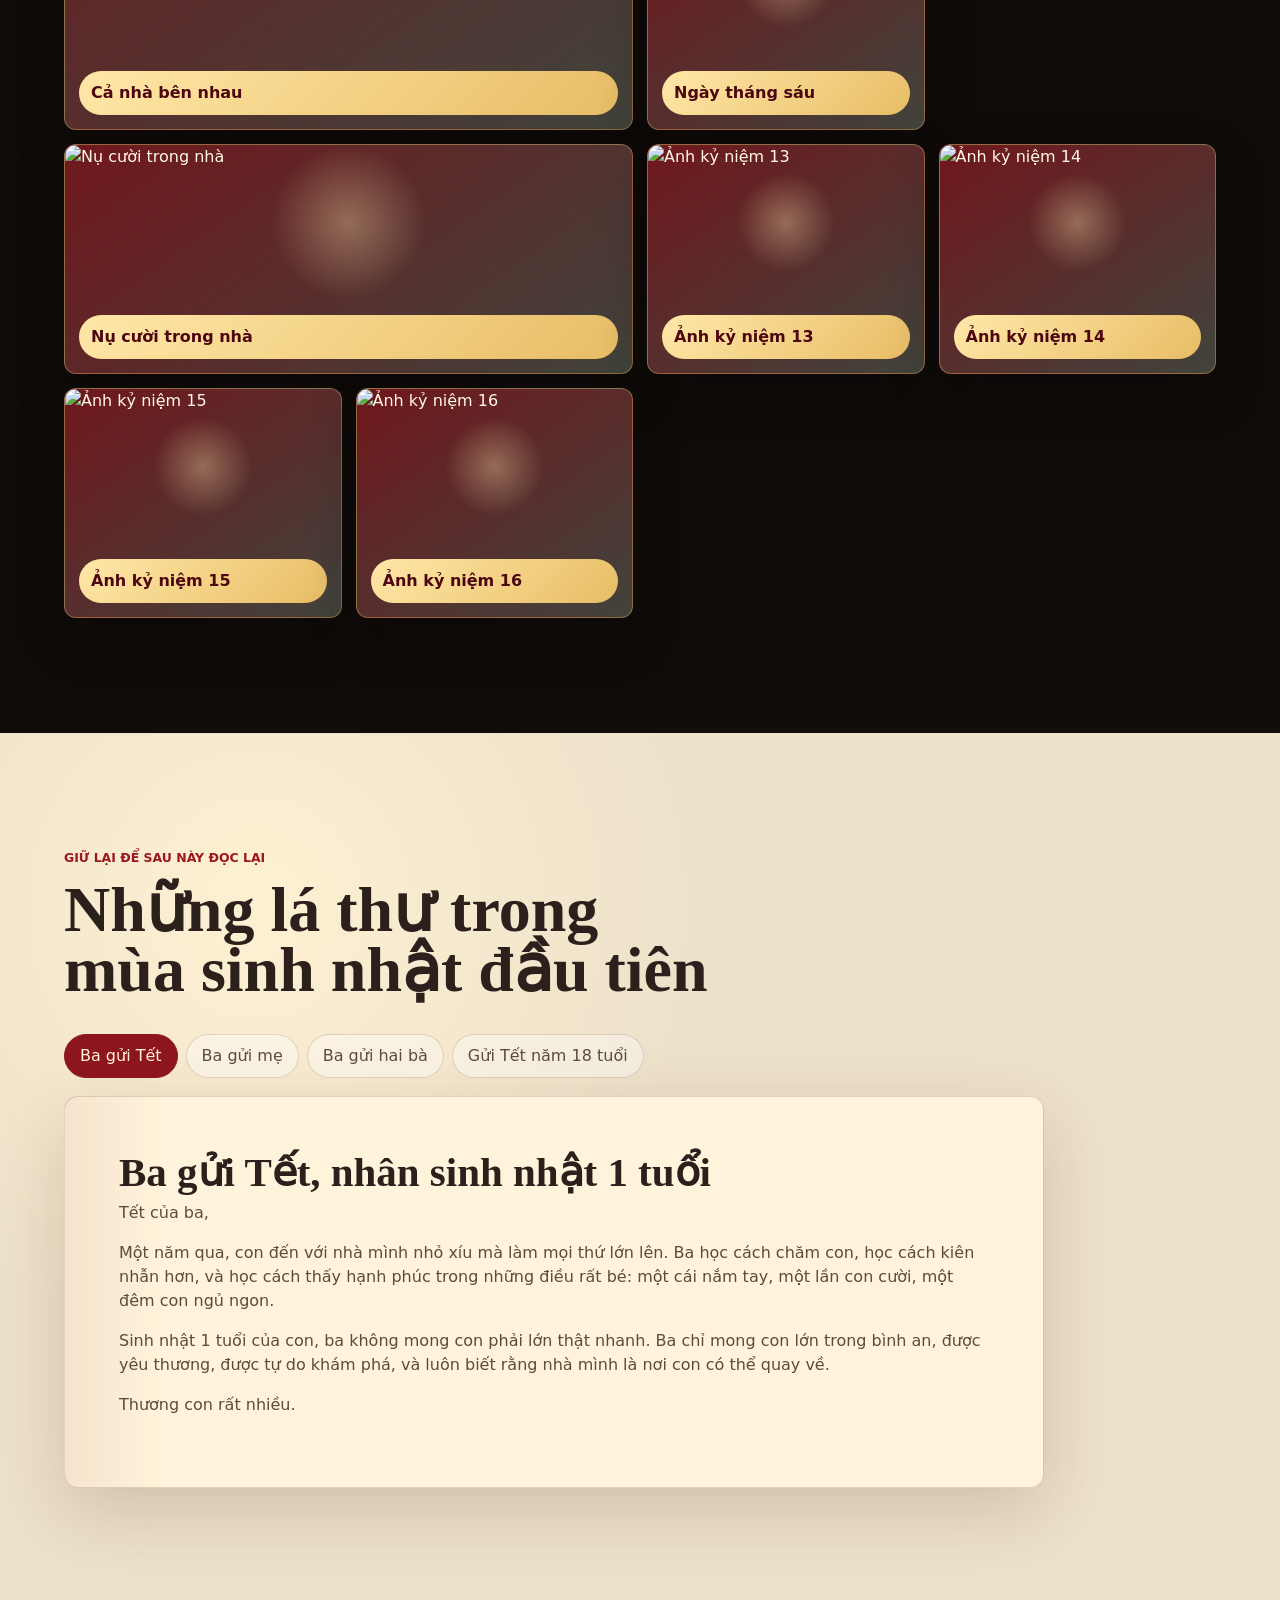
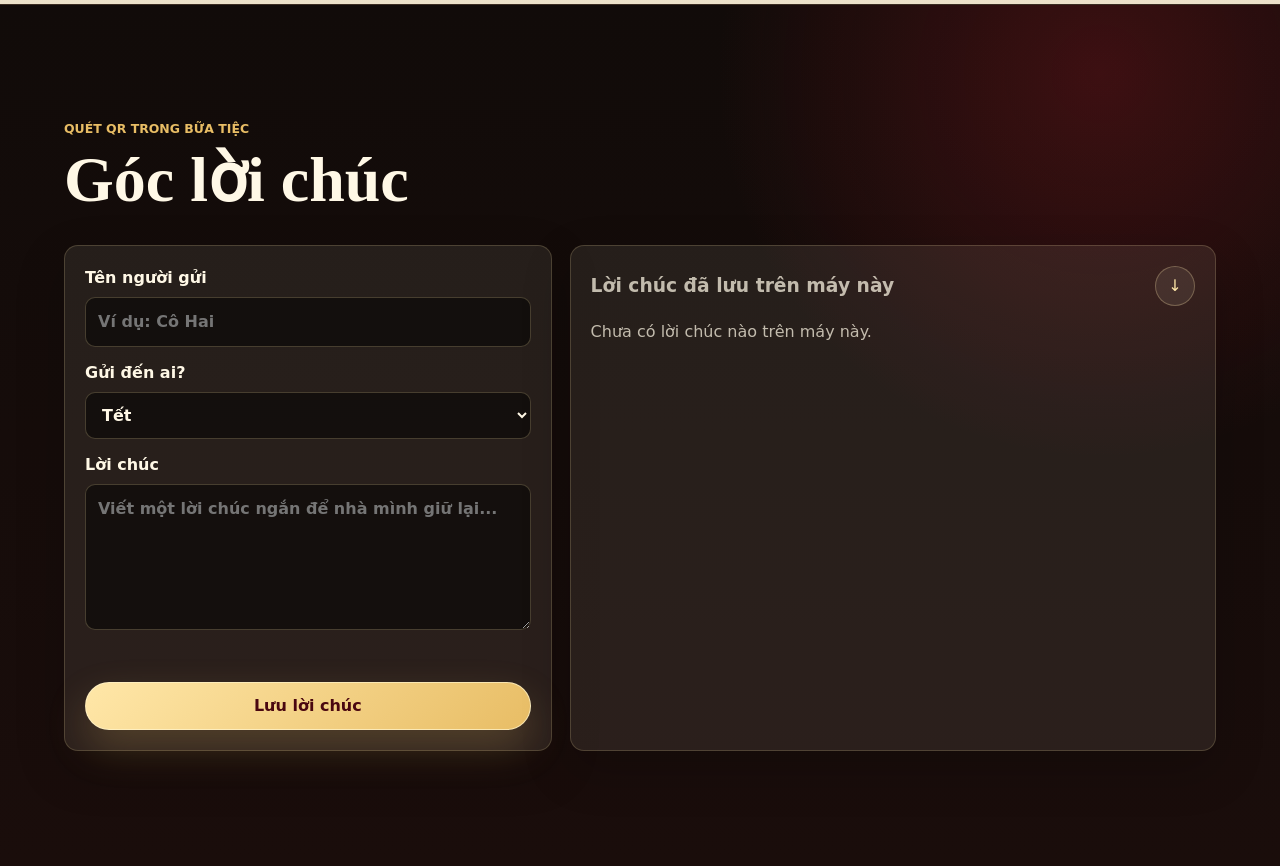
==== commit db850738: "Add the meaning of Tet and the milestones" ====
--- a/index.html
+++ b/index.html
@@ -63,12 +63,21 @@
         <strong>5/6/2026</strong>
       </div>
       <div>
-        <span>Tinh thần</span>
-        <strong>Đoàn viên</strong>
-      </div>
-      <div>
         <span>Nhân vật chính</span>
         <strong>Bà ngoại · Bà nội · Mẹ · Tết</strong>
+      </div>
+    </section>
+
+    <section class="section name-meaning" id="name" aria-labelledby="nameTitle">
+      <div class="name-card">
+        <p class="name-glyph">Tết</p>
+        <h2 id="nameTitle">Vì sao con tên Tết?</h2>
+        <blockquote>
+          <p>Con là người Việt Nam. Tết là ngày mà cả năm, ai đi đâu, làm gì cũng mong ngóng. Tết là vui vẻ, đoàn viên,
+            gia đình tụ họp, tiếng cười, ấm no, ăn ngon.</p>
+          <p>Ba mẹ đặt tên con là Tết vì một ước muốn: sau này con lớn lên, dù con đi đâu, làm gì, ở bất cứ đâu trên thế
+            giới — thì nhớ về nhà với ba mẹ. Đặc biệt là vào dịp Tết.</p>
+        </blockquote>
       </div>
     </section>
 
@@ -117,14 +126,34 @@
           <p>Ngày cả nhà có thêm một tiếng khóc nhỏ và một cái tên để gọi thật dịu.</p>
         </article>
         <article>
-          <time>Những tháng đầu</time>
-          <h3>Ba mẹ học cách làm ba mẹ</h3>
-          <p>Những đêm thức, những bình sữa, những cái ôm vụng về mà đầy yêu thương.</p>
-        </article>
-        <article>
-          <time>Những lần đầu tiên</time>
-          <h3>Lần đầu biết lật, biết cười, biết với tay</h3>
-          <p>Mỗi điều nhỏ của Tết đều trở thành một tin lớn trong nhà.</p>
+          <time>6 tháng tuổi</time>
+          <h3>Biết ngồi, biết lật</h3>
+          <p>Tết bắt đầu tự ngồi vững, lật ngửa thuần thục, và chính thức ăn dặm rất mượt mà.</p>
+        </article>
+        <article>
+          <time>7 tháng tuổi</time>
+          <h3>Biết bò, biết trườn</h3>
+          <p>Tết trườn khắp nhà, với lấy mọi thứ trong tầm tay.</p>
+        </article>
+        <article>
+          <time>8 tháng tuổi</time>
+          <h3>Nói "pa pa", "ma ma"</h3>
+          <p>Những tiếng gọi đầu tiên làm cả nhà tan chảy.</p>
+        </article>
+        <article>
+          <time>9 tháng tuổi</time>
+          <h3>Biết đứng</h3>
+          <p>Tết bám thành giường đứng lên, nhìn thế giới từ một góc mới.</p>
+        </article>
+        <article>
+          <time>10 tháng tuổi</time>
+          <h3>Biết chỉ, vỗ tay, làm theo hiệu lệnh</h3>
+          <p>Tết hiểu lời người lớn, biết gõ lên đầu, vỗ tay theo nhạc.</p>
+        </article>
+        <article>
+          <time>11 tháng tuổi</time>
+          <h3>Nói "mẹ ơi" và nhú răng đầu tiên</h3>
+          <p>Cái răng nhỏ hàm trên và tiếng gọi mẹ rõ ràng — Tết đang lớn thật rồi.</p>
         </article>
         <article>
           <time>5/6/2026</time>
@@ -177,6 +206,7 @@
             <select name="to" required>
               <option value="Tết">Tết</option>
               <option value="Mẹ">Mẹ của Tết</option>
+              <option value="Ba">Ba của Tết</option>
               <option value="Bà nội">Bà nội</option>
               <option value="Bà ngoại">Bà ngoại</option>
               <option value="Cả nhà">Cả nhà</option>
--- a/styles.css
+++ b/styles.css
@@ -84,10 +84,29 @@
   animation: petalFall 16s linear infinite;
 }
 
-.p1 { left: 8%; top: -5%; animation-delay: 0s; }
-.p2 { left: 35%; top: -10%; animation-delay: 4s; }
-.p3 { left: 68%; top: -8%; animation-delay: 7s; }
-.p4 { left: 92%; top: -4%; animation-delay: 10s; }
+.p1 {
+  left: 8%;
+  top: -5%;
+  animation-delay: 0s;
+}
+
+.p2 {
+  left: 35%;
+  top: -10%;
+  animation-delay: 4s;
+}
+
+.p3 {
+  left: 68%;
+  top: -8%;
+  animation-delay: 7s;
+}
+
+.p4 {
+  left: 92%;
+  top: -4%;
+  animation-delay: 10s;
+}
 
 .lantern {
   position: absolute;
@@ -112,8 +131,14 @@
   background: rgba(255, 231, 168, 0.45);
 }
 
-.l1 { left: clamp(12px, 4vw, 48px); }
-.l2 { right: clamp(12px, 4vw, 48px); animation-delay: 1s; }
+.l1 {
+  left: clamp(12px, 4vw, 48px);
+}
+
+.l2 {
+  right: clamp(12px, 4vw, 48px);
+  animation-delay: 1s;
+}
 
 .topbar {
   position: sticky;
@@ -251,7 +276,7 @@
   margin-bottom: 8px;
 }
 
-.hero-copy > p:not(.eyebrow) {
+.hero-copy>p:not(.eyebrow) {
   max-width: 680px;
   color: var(--muted);
   font-size: clamp(1.08rem, 1.9vw, 1.42rem);
@@ -802,6 +827,7 @@
 }
 
 @media (max-width: 980px) {
+
   .hero,
   .wish-layout {
     grid-template-columns: 1fr;
@@ -870,3 +896,71 @@
     grid-row: auto;
   }
 }
+
+/* --- Name meaning section --- */
+.name-meaning {
+  display: grid;
+  place-items: center;
+  padding: clamp(48px, 8vw, 100px) clamp(18px, 5vw, 72px);
+}
+
+.name-card {
+  position: relative;
+  max-width: 640px;
+  padding: clamp(36px, 6vw, 72px) clamp(28px, 5vw, 56px);
+  text-align: center;
+  background: rgba(255, 248, 230, 0.04);
+  border: 1px solid rgba(255, 231, 168, 0.18);
+  border-radius: 24px;
+  box-shadow:
+    0 40px 100px rgba(0, 0, 0, 0.3),
+    inset 0 1px 0 rgba(255, 231, 168, 0.12);
+}
+
+.name-card::before {
+  position: absolute;
+  inset: -1px;
+  z-index: -1;
+  content: "";
+  border-radius: 24px;
+  background: radial-gradient(ellipse at 50% 0%, rgba(232, 189, 101, 0.12), transparent 60%);
+}
+
+.name-glyph {
+  margin: 0 0 12px;
+  font-family: Georgia, "Times New Roman", serif;
+  font-size: clamp(4rem, 10vw, 7rem);
+  font-weight: 700;
+  line-height: 1;
+  background: linear-gradient(135deg, var(--gold-soft), var(--gold), #f5d98a);
+  -webkit-background-clip: text;
+  background-clip: text;
+  -webkit-text-fill-color: transparent;
+  text-shadow: none;
+  filter: drop-shadow(0 4px 24px rgba(232, 189, 101, 0.3));
+}
+
+.name-card h2 {
+  margin-bottom: 20px;
+  font-family: Georgia, "Times New Roman", serif;
+  font-size: clamp(1.3rem, 3vw, 1.8rem);
+  line-height: 1.2;
+  color: var(--gold-soft);
+}
+
+.name-card blockquote {
+  margin: 0;
+  padding: 0;
+  border: none;
+}
+
+.name-card blockquote p {
+  color: var(--muted);
+  font-size: clamp(1rem, 1.6vw, 1.15rem);
+  line-height: 1.7;
+  text-align: left;
+}
+
+.name-card blockquote p+p {
+  margin-top: 16px;
+}
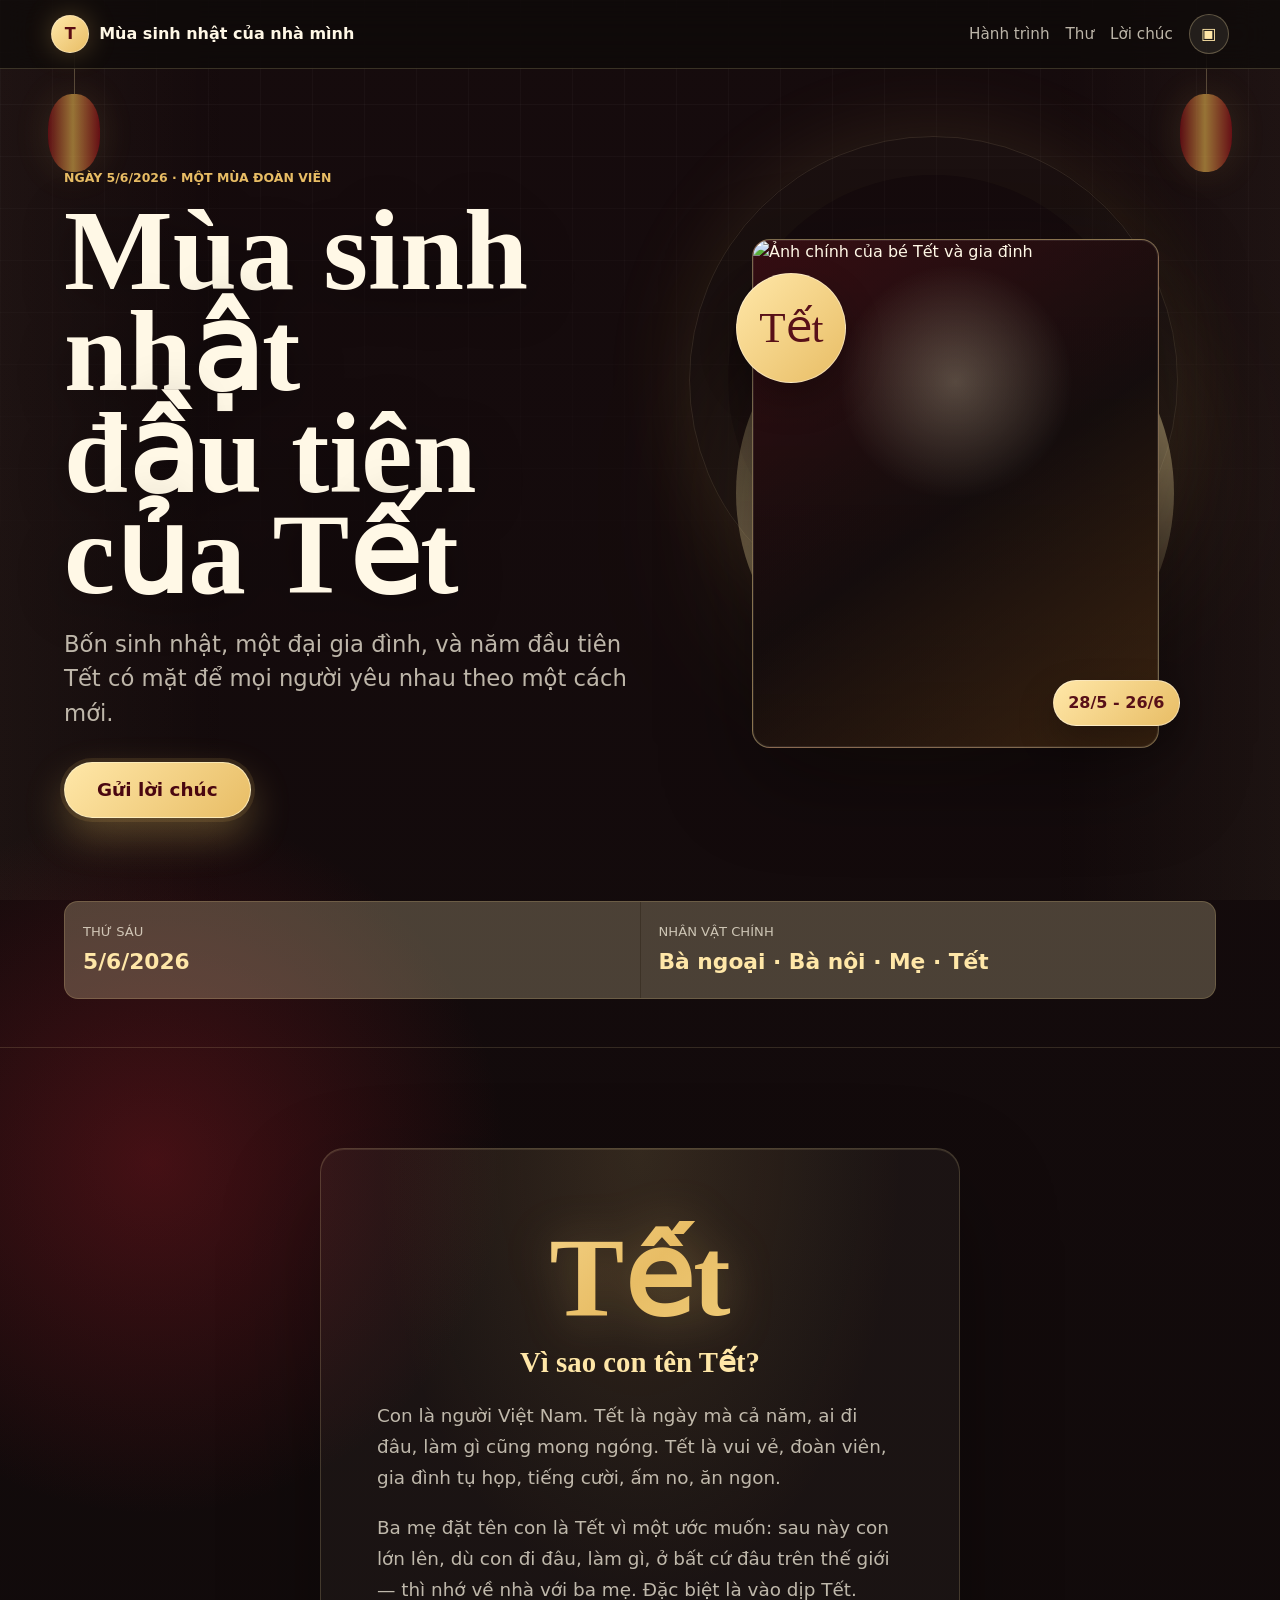
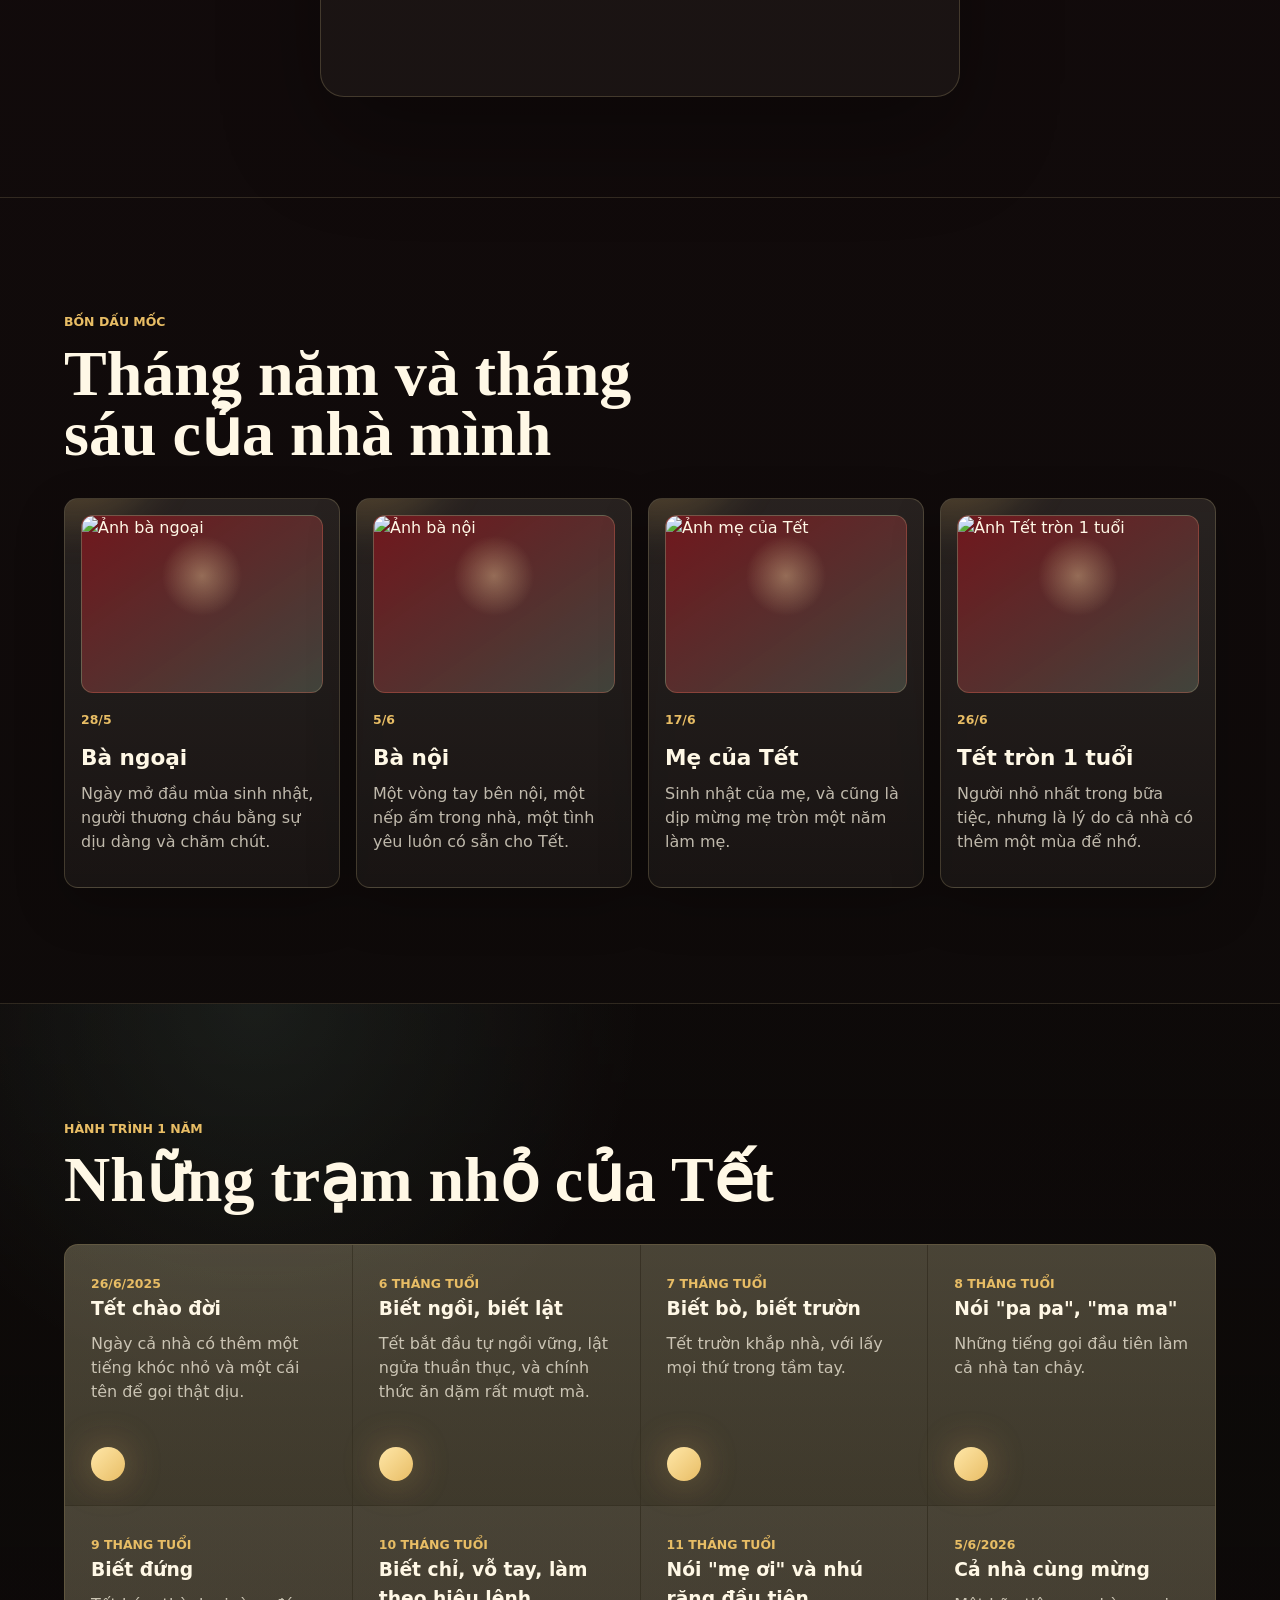
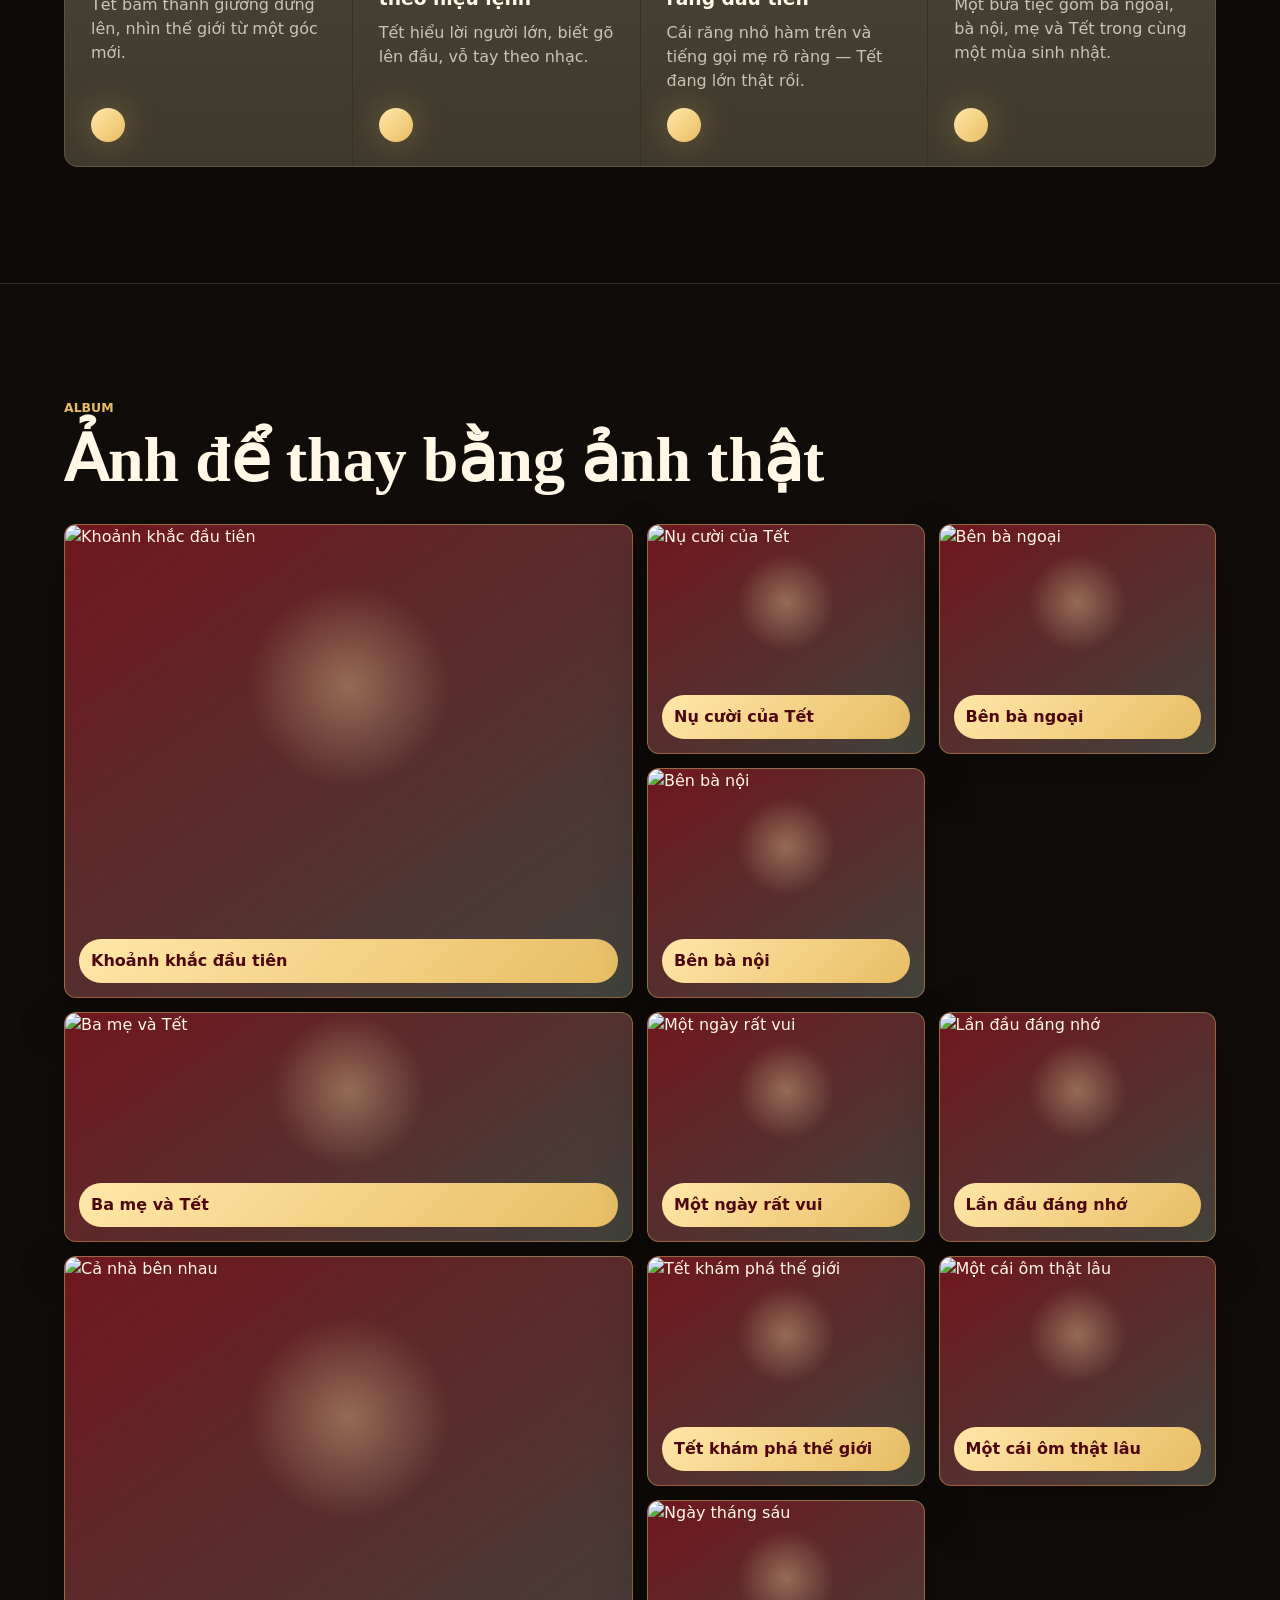
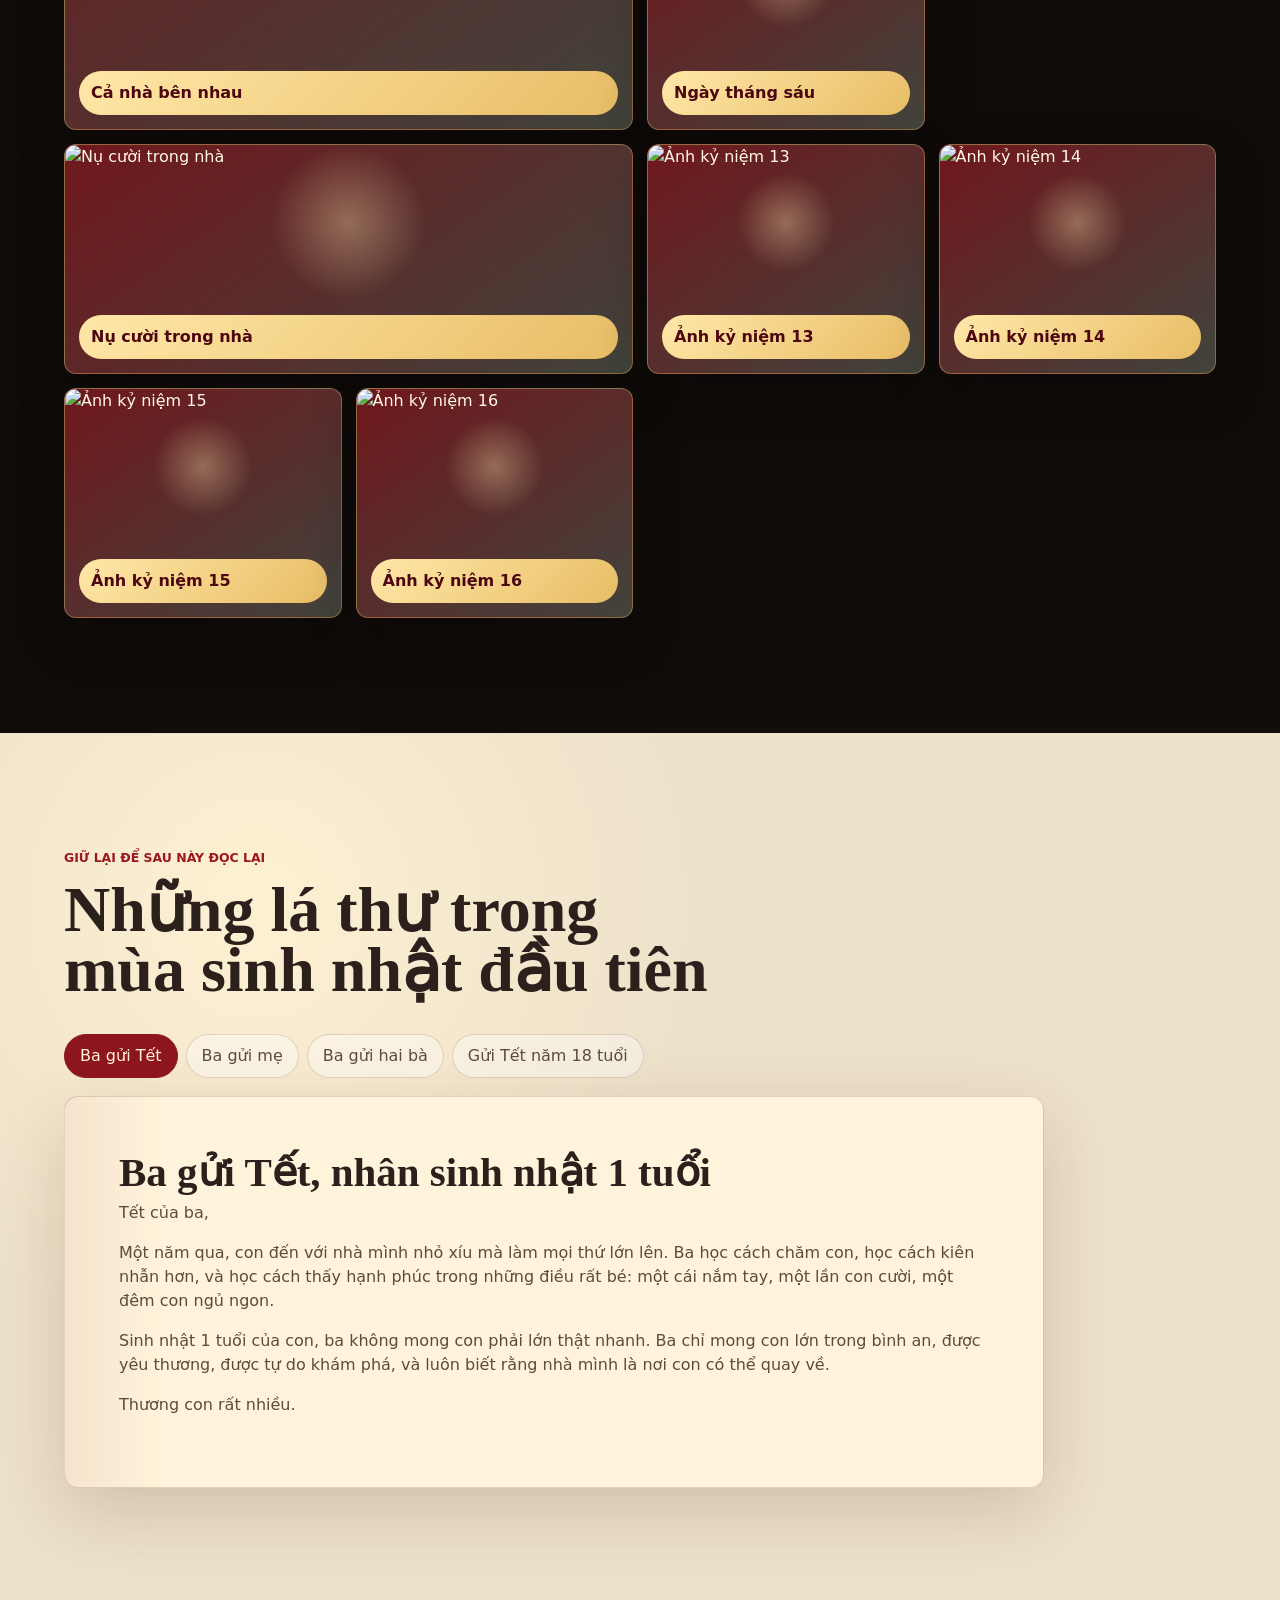
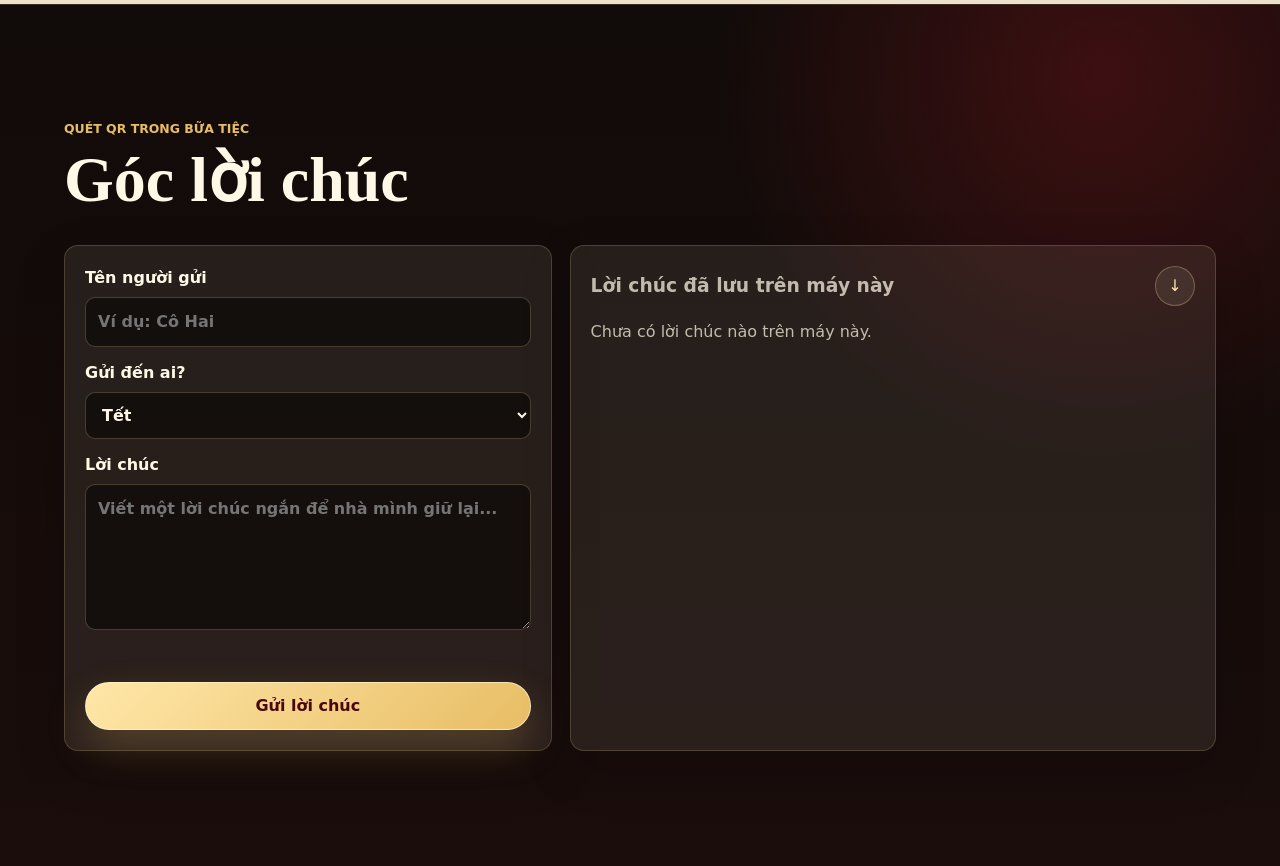
==== commit 8d560146: "Update UI, clean up, and wire google form" ====
--- a/index.html
+++ b/index.html
@@ -44,7 +44,6 @@
         </p>
         <div class="hero-actions">
           <a class="primary-action" href="#wishes">Gửi lời chúc</a>
-          <a class="secondary-action" href="#letters">Đọc những lá thư</a>
         </div>
       </div>
       <div class="hero-stage" aria-label="Sân khấu ảnh gia đình">
@@ -218,7 +217,7 @@
               placeholder="Viết một lời chúc ngắn để nhà mình giữ lại..."></textarea>
           </label>
           <p class="wish-status" id="wishStatus" aria-live="polite"></p>
-          <button class="primary-action" type="submit">Lưu lời chúc</button>
+          <button class="primary-action" type="submit">Gửi lời chúc</button>
         </form>
         <aside class="wish-board">
           <div class="wish-board-header">
--- a/styles.css
+++ b/styles.css
@@ -313,6 +313,26 @@
   border: 1px solid rgba(255, 231, 168, 0.26);
 }
 
+.hero-actions .primary-action {
+  min-height: 56px;
+  padding: 0 32px;
+  font-size: 1.15rem;
+  box-shadow: 0 18px 40px rgba(232, 189, 101, 0.32), 0 0 0 4px rgba(232, 189, 101, 0.12);
+  animation: pulseGlow 2.4s ease-in-out infinite;
+}
+
+@keyframes pulseGlow {
+
+  0%,
+  100% {
+    box-shadow: 0 18px 40px rgba(232, 189, 101, 0.32), 0 0 0 4px rgba(232, 189, 101, 0.12);
+  }
+
+  50% {
+    box-shadow: 0 18px 50px rgba(232, 189, 101, 0.45), 0 0 0 8px rgba(232, 189, 101, 0.18);
+  }
+}
+
 .hero-stage {
   position: relative;
   min-height: min(68svh, 720px);
@@ -387,7 +407,7 @@
   position: relative;
   z-index: 1;
   display: grid;
-  grid-template-columns: repeat(3, minmax(0, 1fr));
+  grid-template-columns: repeat(2, minmax(0, 1fr));
   gap: 1px;
   margin: 0 clamp(18px, 5vw, 72px) clamp(24px, 5vw, 48px);
   overflow: hidden;
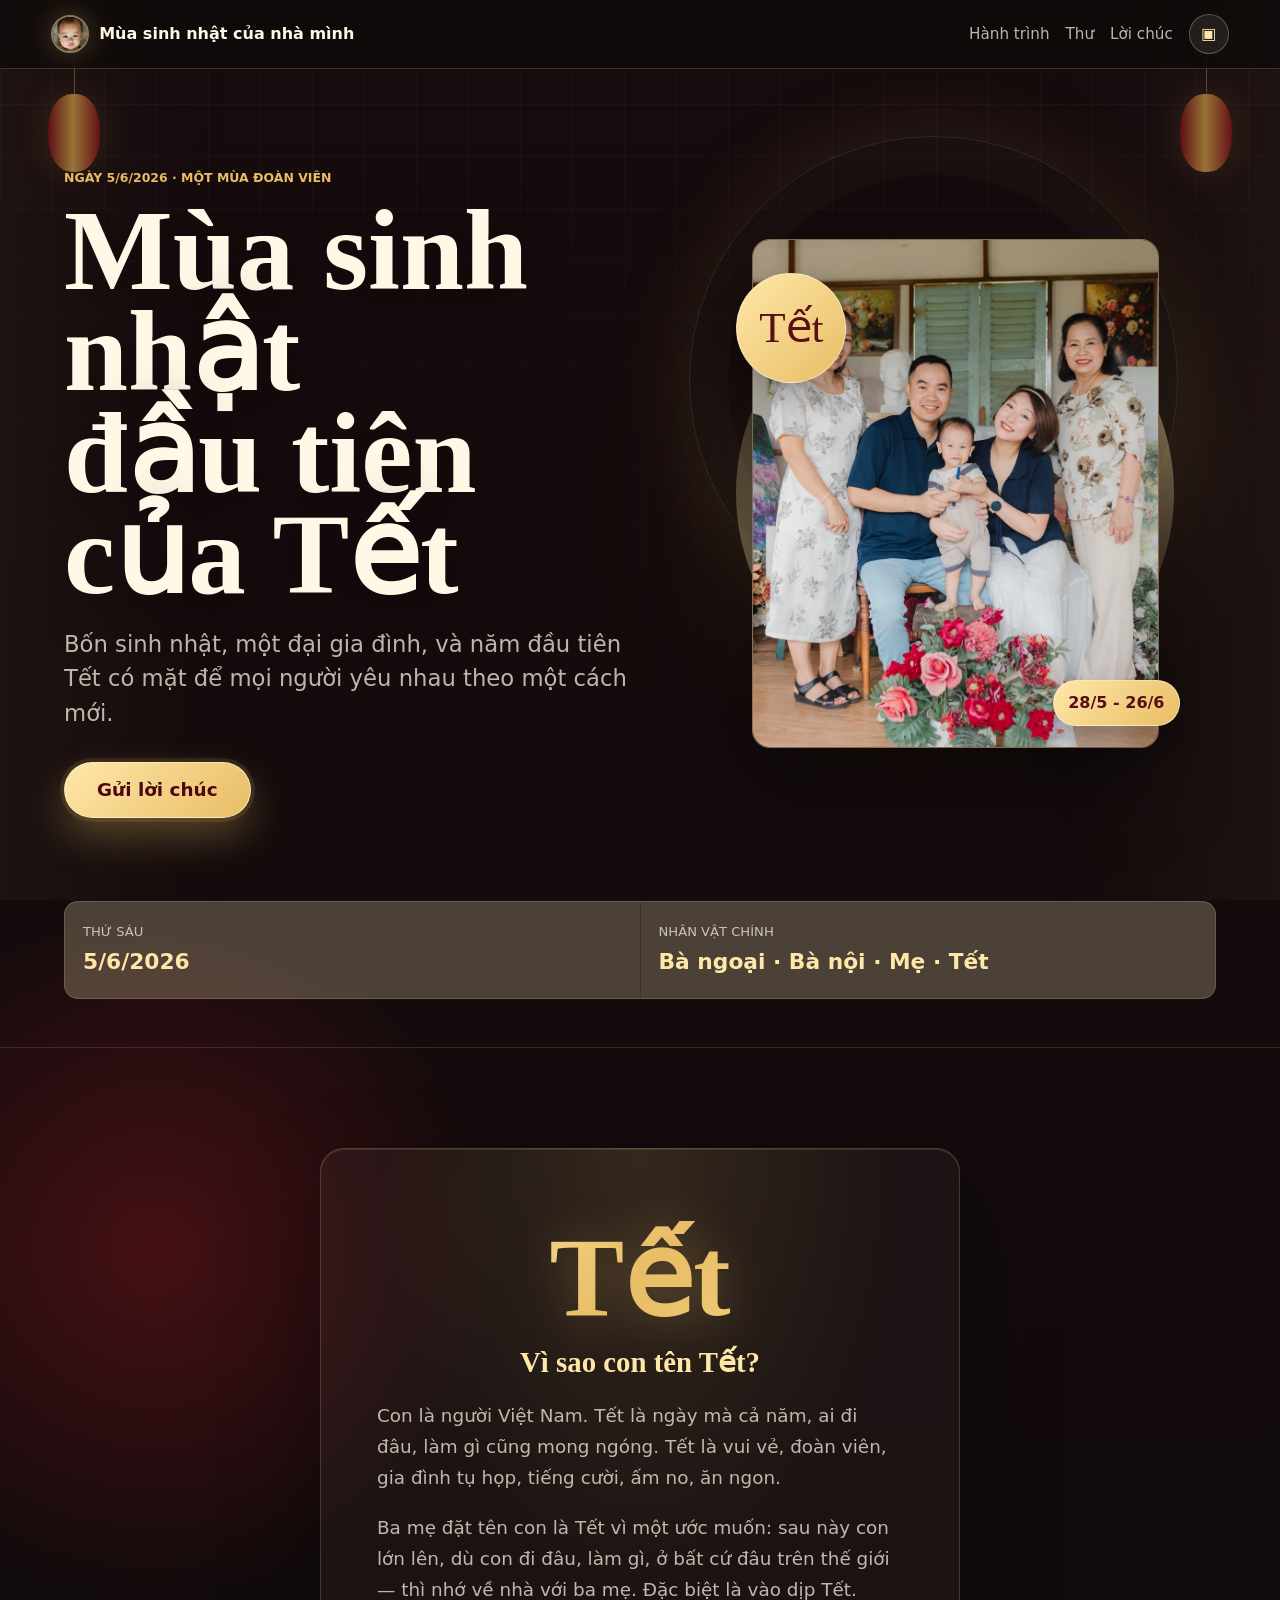
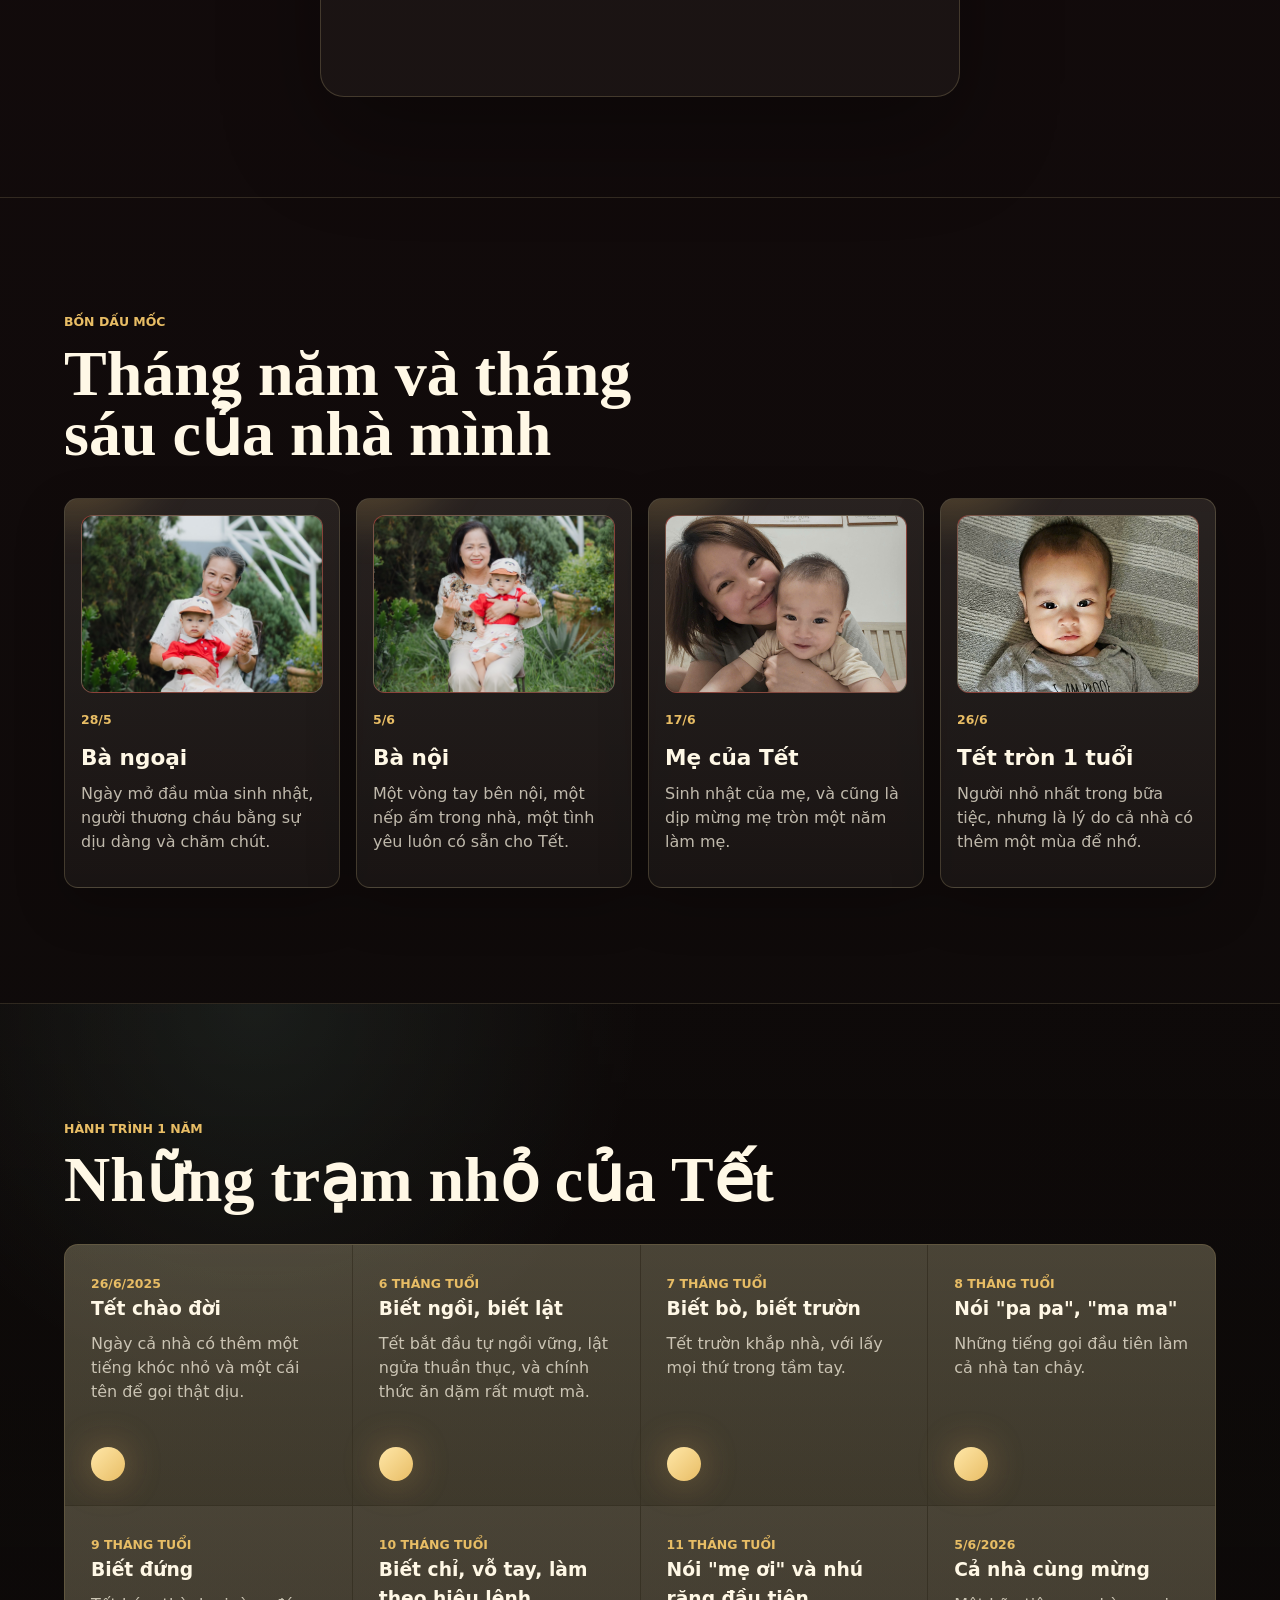
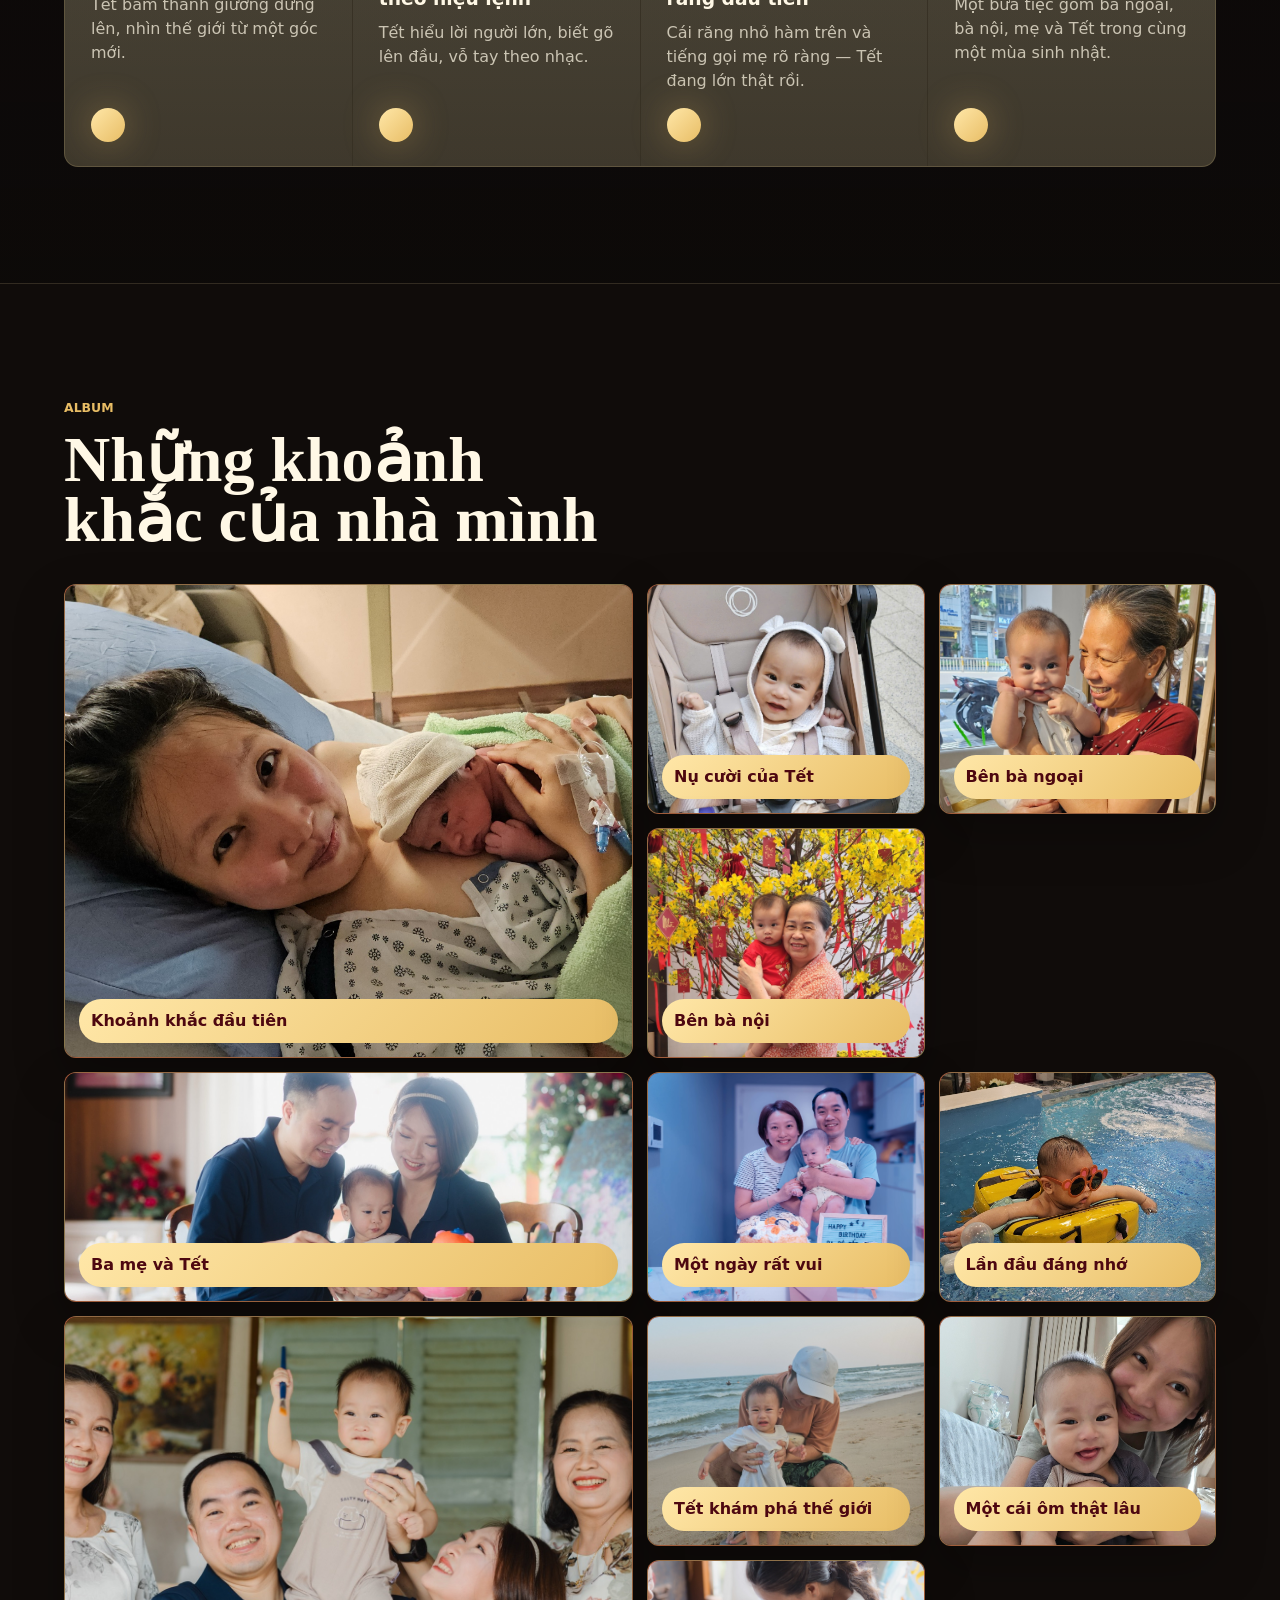
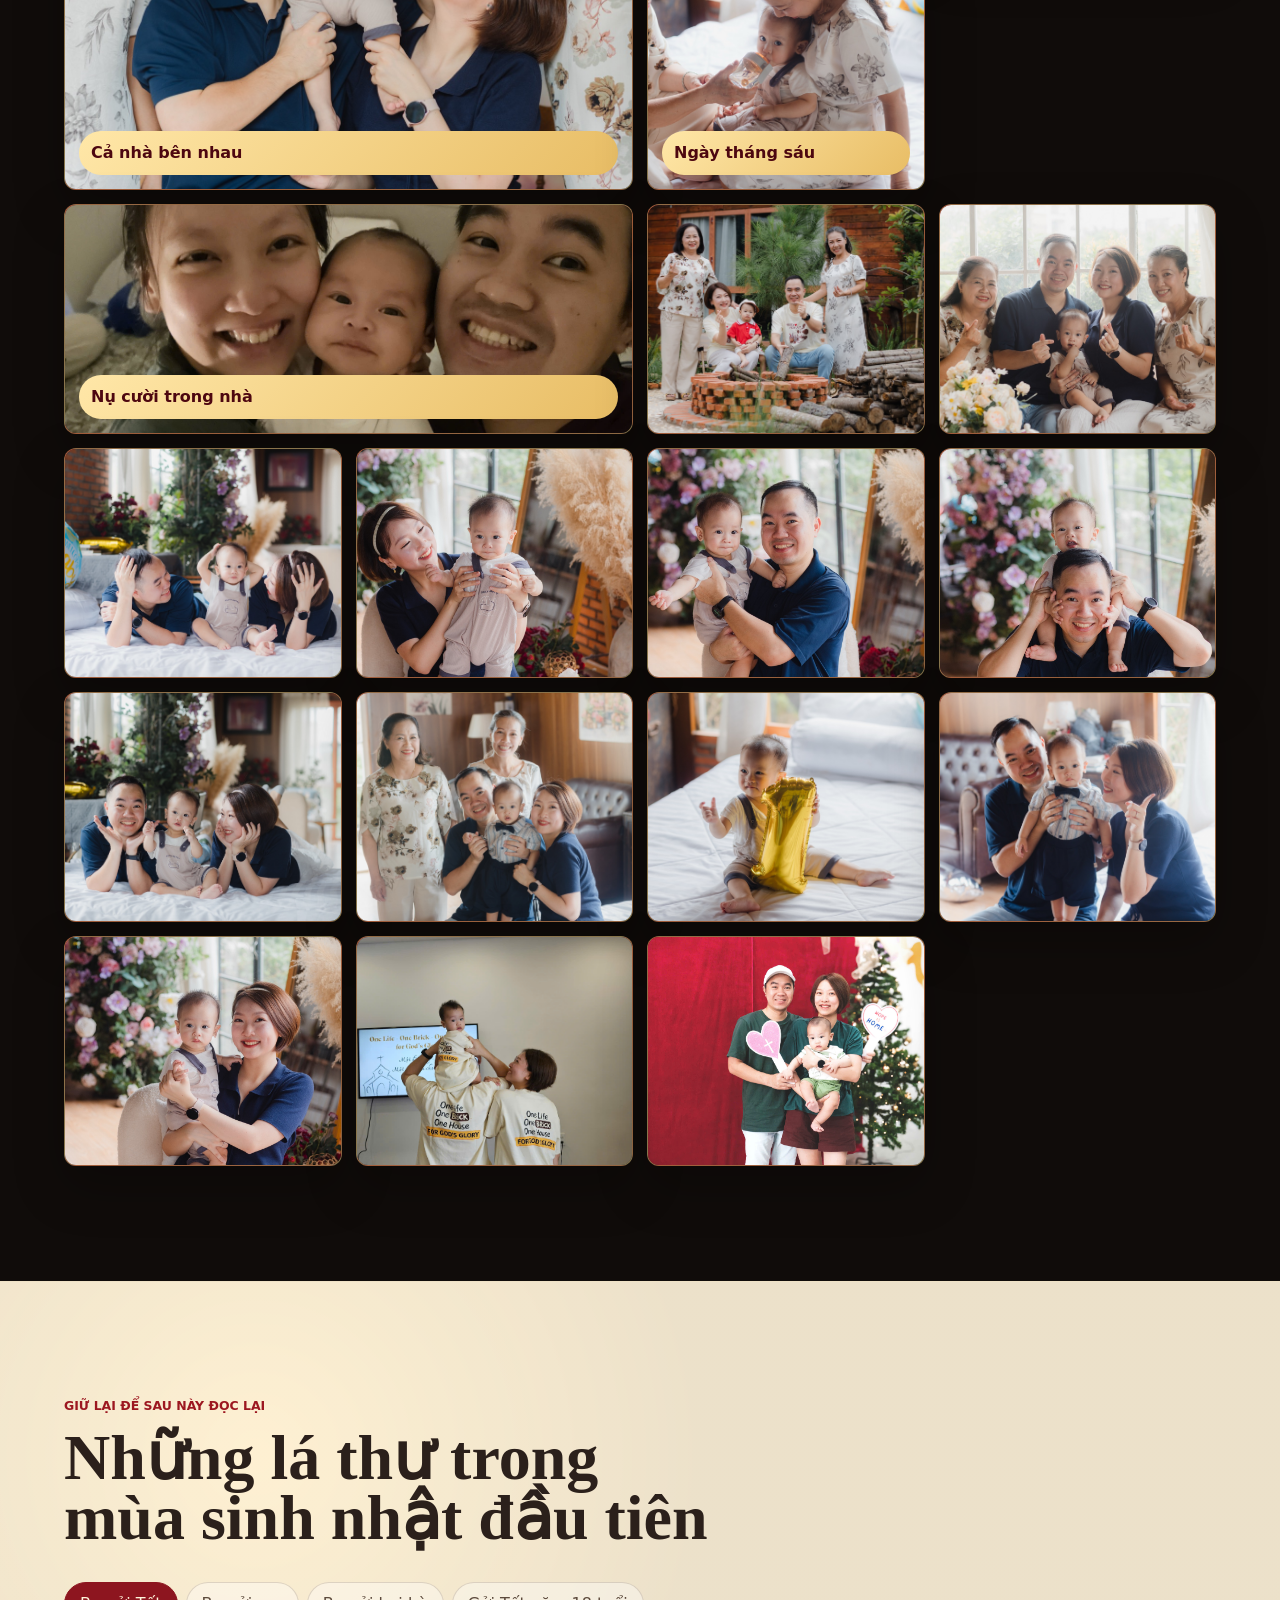
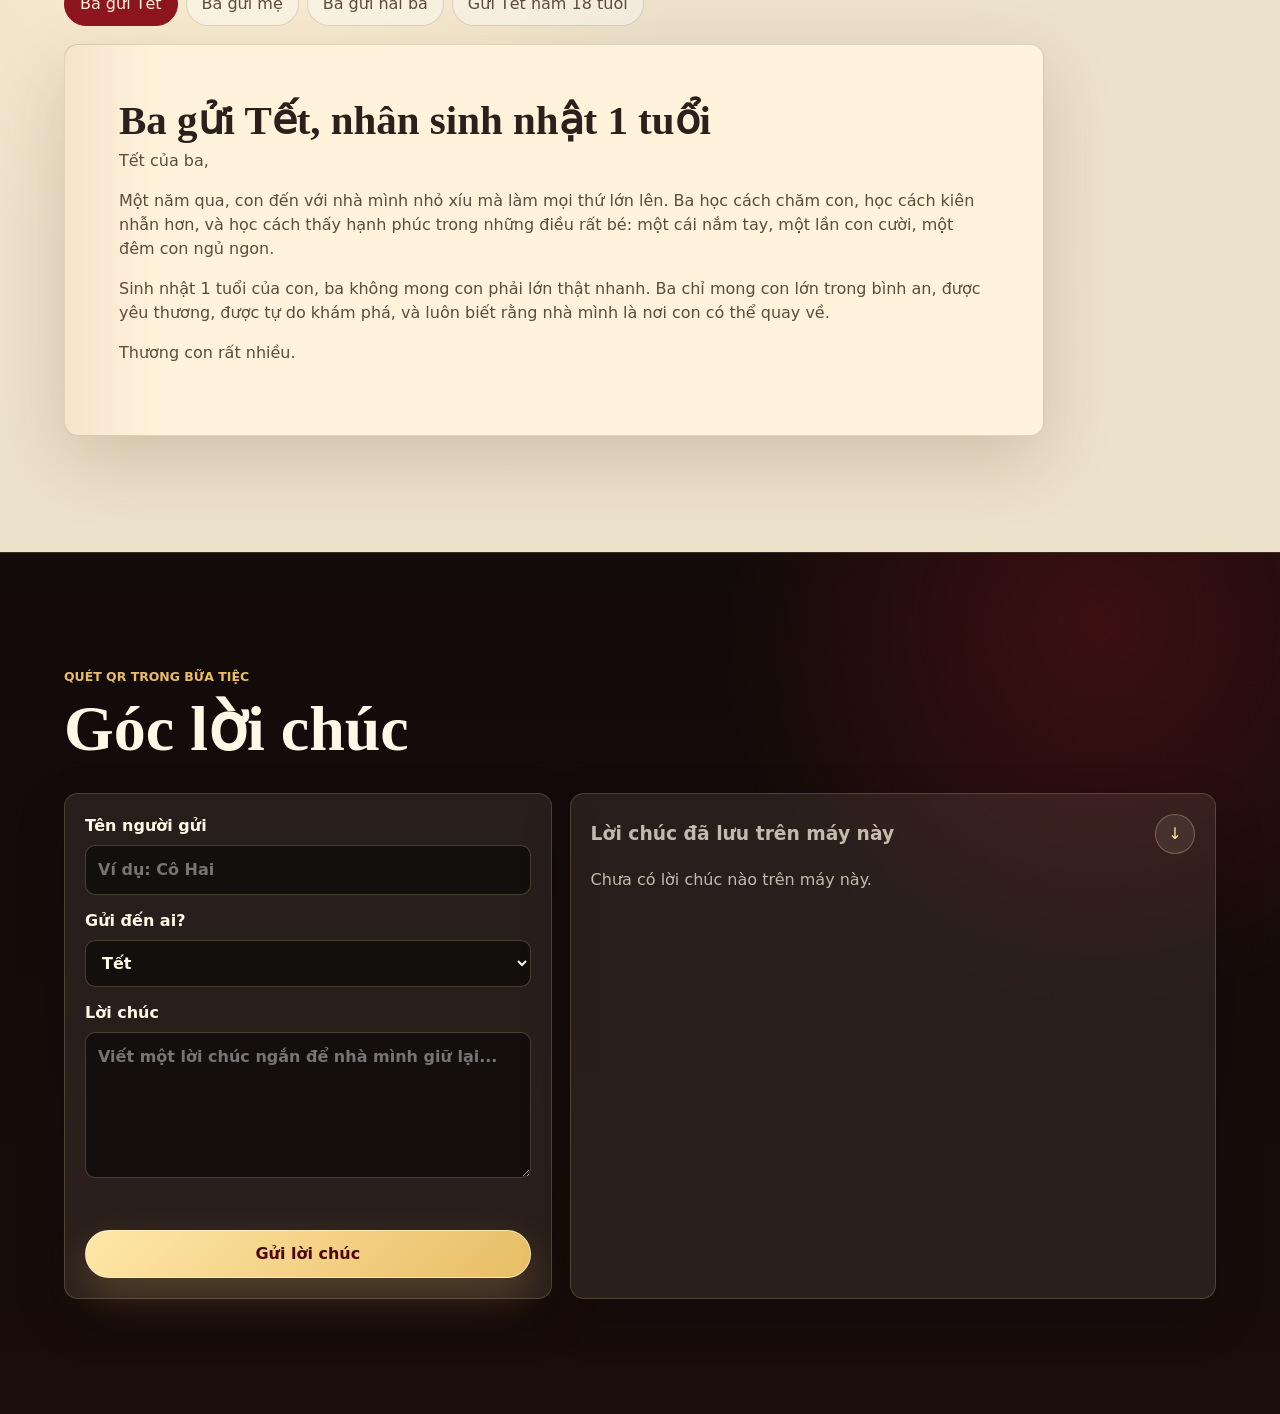
==== commit c9813099: "Add photos" ====
--- a/index.html
+++ b/index.html
@@ -6,6 +6,7 @@
   <meta name="viewport" content="width=device-width, initial-scale=1" />
   <title>Mùa Sinh Nhật Đầu Tiên Của Tết</title>
   <meta name="description" content="Website kỷ niệm sinh nhật bà ngoại, bà nội, mẹ và bé Tết." />
+  <link rel="icon" type="image/jpeg" href="assets/logo-tet.jpg" />
   <link rel="stylesheet" href="styles.css" />
 </head>
 
@@ -20,7 +21,7 @@
   </div>
   <header class="topbar">
     <a class="brand" href="#home" aria-label="Về đầu trang">
-      <span class="brand-mark">T</span>
+      <img class="brand-mark" src="assets/logo-tet.jpg" alt="Bé Tết" />
       <span>Mùa sinh nhật của nhà mình</span>
     </a>
     <nav class="nav" aria-label="Điều hướng">
@@ -49,7 +50,7 @@
       <div class="hero-stage" aria-label="Sân khấu ảnh gia đình">
         <div class="halo"></div>
         <div class="hero-media">
-          <img id="heroImage" src="assets/hero-family.png" alt="Ảnh bé Tết và gia đình" />
+          <img id="heroImage" src="assets/hero-family.jpg" alt="Ảnh bé Tết và gia đình" />
         </div>
         <div class="hero-date">28/5 - 26/6</div>
         <div class="stage-name">Tết</div>
@@ -87,25 +88,25 @@
       </div>
       <div class="honoree-grid">
         <article class="person-card grandma-outside">
-          <img class="person-photo" src="assets/ba-ngoai.png" alt="Ảnh bà ngoại" />
+          <img class="person-photo" src="assets/ba-ngoai.jpg" alt="Ảnh bà ngoại" />
           <p class="date">28/5</p>
           <h3>Bà ngoại</h3>
           <p>Ngày mở đầu mùa sinh nhật, người thương cháu bằng sự dịu dàng và chăm chút.</p>
         </article>
         <article class="person-card grandma-inside">
-          <img class="person-photo" src="assets/ba-noi.png" alt="Ảnh bà nội" />
+          <img class="person-photo" src="assets/ba-noi.jpg" alt="Ảnh bà nội" />
           <p class="date">5/6</p>
           <h3>Bà nội</h3>
           <p>Một vòng tay bên nội, một nếp ấm trong nhà, một tình yêu luôn có sẵn cho Tết.</p>
         </article>
         <article class="person-card mom-card">
-          <img class="person-photo" src="assets/me-cua-tet.png" alt="Ảnh mẹ của Tết" />
+          <img class="person-photo" src="assets/me-cua-tet.jpg" alt="Ảnh mẹ của Tết" />
           <p class="date">17/6</p>
           <h3>Mẹ của Tết</h3>
           <p>Sinh nhật của mẹ, và cũng là dịp mừng mẹ tròn một năm làm mẹ.</p>
         </article>
         <article class="person-card tet-card">
-          <img class="person-photo" src="assets/tet-portrait.png" alt="Ảnh Tết tròn 1 tuổi" />
+          <img class="person-photo" src="assets/tet-portrait.jpg" alt="Ảnh Tết tròn 1 tuổi" />
           <p class="date">26/6</p>
           <h3>Tết tròn 1 tuổi</h3>
           <p>Người nhỏ nhất trong bữa tiệc, nhưng là lý do cả nhà có thêm một mùa để nhớ.</p>
@@ -165,7 +166,7 @@
     <section class="section gallery" aria-labelledby="galleryTitle">
       <div class="section-heading">
         <p class="eyebrow">Album</p>
-        <h2 id="galleryTitle">Ảnh để thay bằng ảnh thật</h2>
+        <h2 id="galleryTitle">Những khoảnh khắc của nhà mình</h2>
       </div>
       <div class="photo-grid" id="photoGrid"></div>
     </section>
@@ -238,7 +239,7 @@
     </button>
     <div class="slide-stage">
       <div class="slide-media">
-        <img id="slideImage" src="assets/hero-family.png" alt="Ảnh trình chiếu" />
+        <img id="slideImage" src="assets/hero-family.jpg" alt="Ảnh trình chiếu" />
       </div>
       <div class="slide-copy">
         <p id="slideEyebrow"></p>
--- a/styles.css
+++ b/styles.css
@@ -170,13 +170,10 @@
 }
 
 .brand-mark {
-  display: grid;
   width: 38px;
   height: 38px;
-  place-items: center;
-  color: #5a0b12;
-  background: linear-gradient(135deg, var(--gold-soft), var(--gold));
-  border: 1px solid rgba(255, 255, 255, 0.32);
+  object-fit: cover;
+  border: 2px solid rgba(255, 231, 168, 0.5);
   border-radius: 50%;
   box-shadow: 0 0 28px rgba(232, 189, 101, 0.28);
 }
@@ -496,6 +493,10 @@
   object-fit: cover;
 }
 
+.tet-card .person-photo {
+  object-position: top;
+}
+
 .photo-slot::before {
   position: absolute;
   inset: 0;
